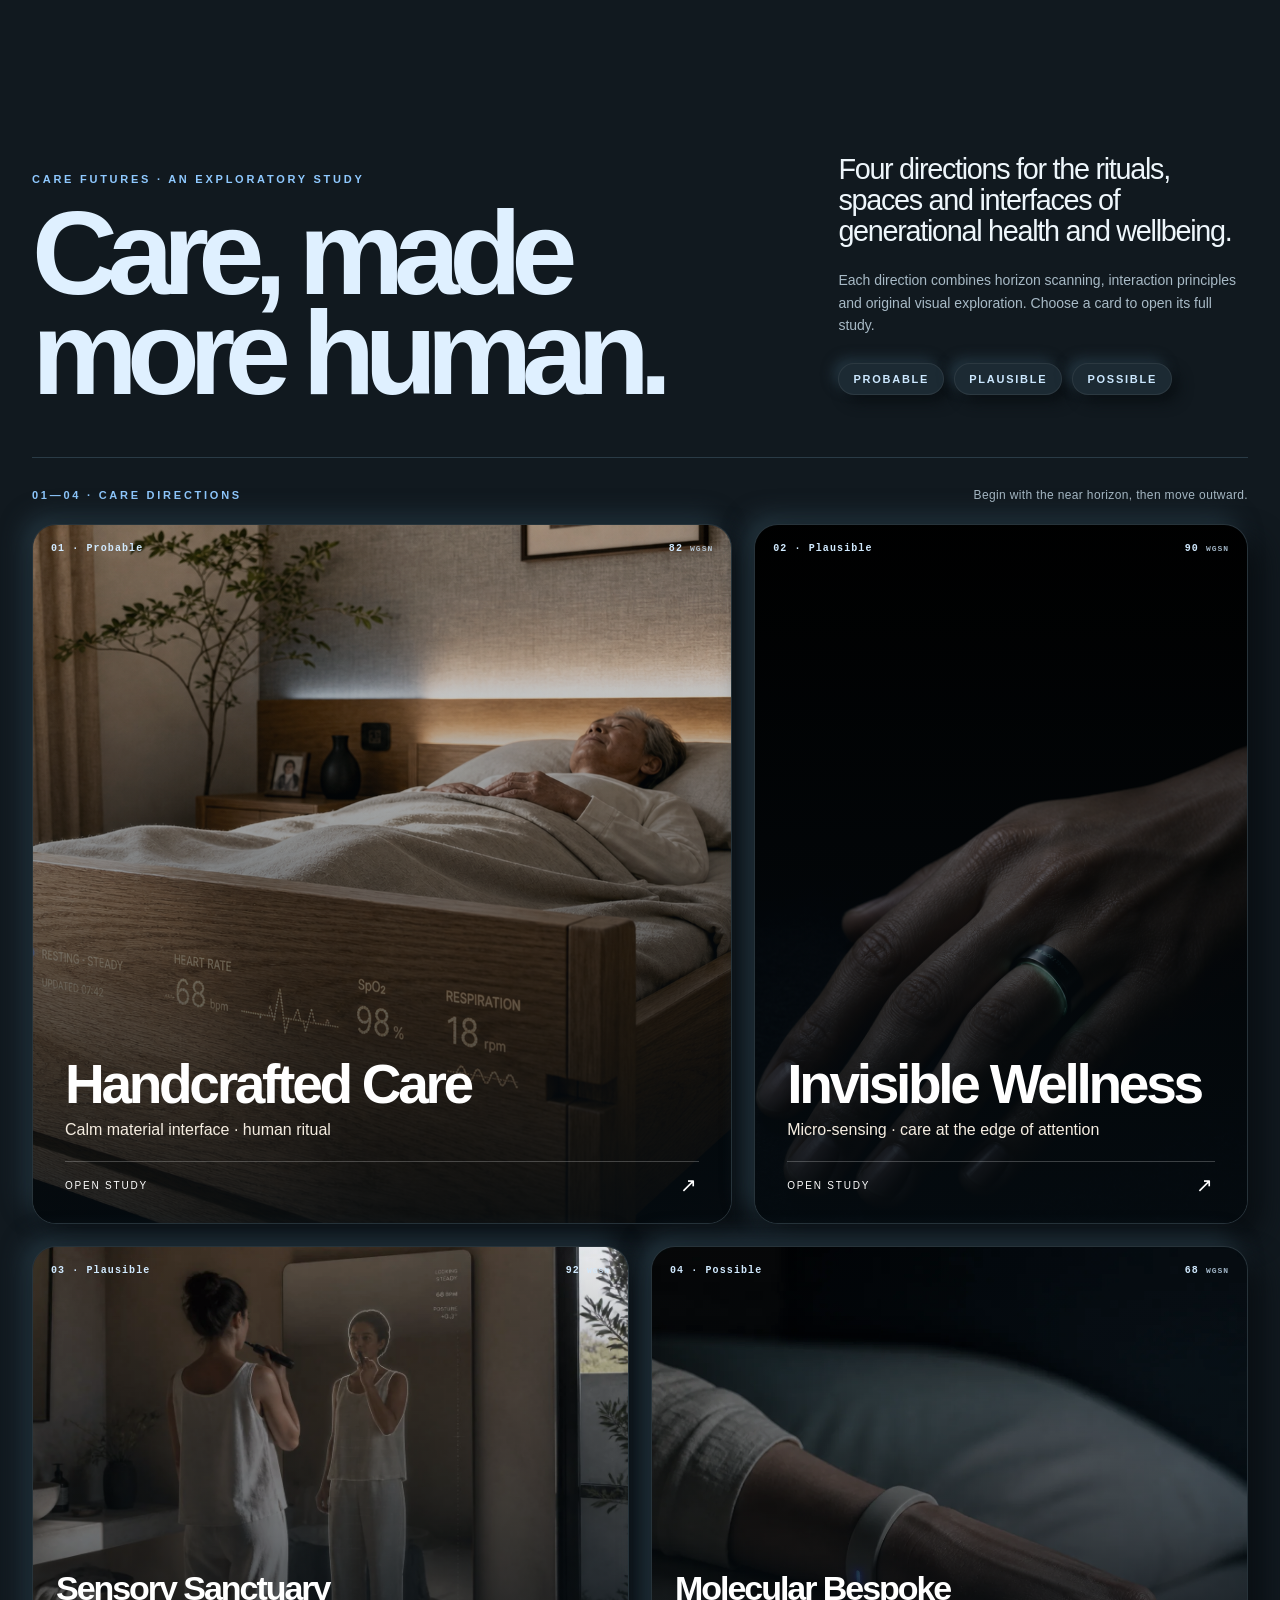
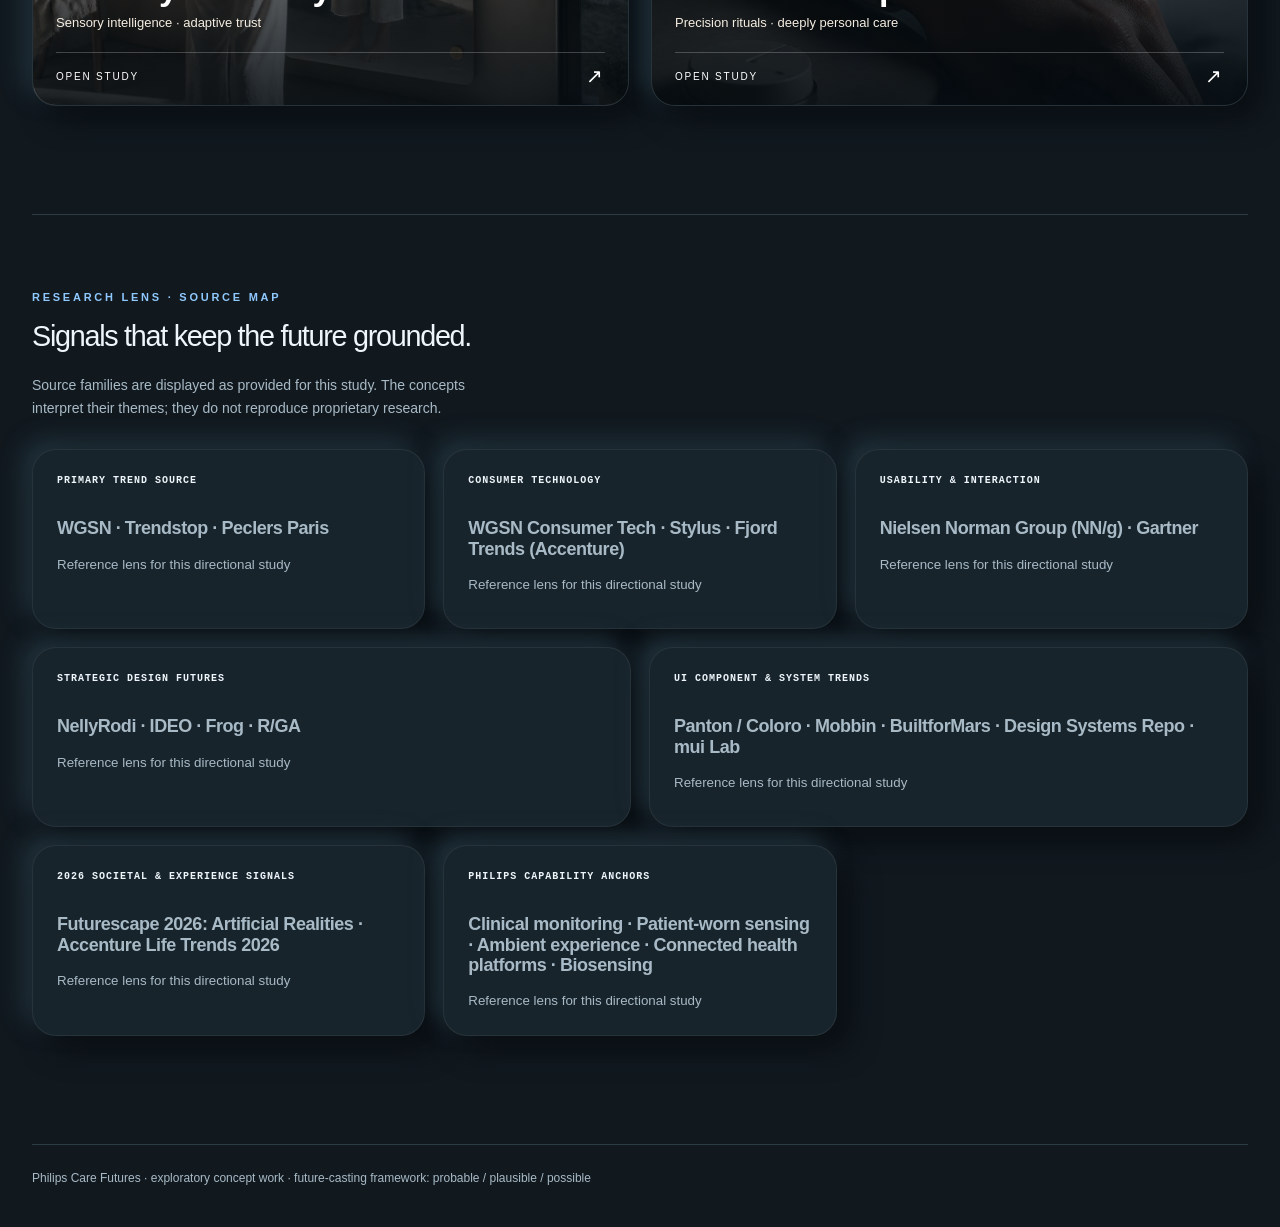
==== index.html @ 7b35a50c "Refine wellness cover and sensory body field" ====
<!doctype html>
<html lang="en">
<head>
  <meta charset="utf-8">
  <meta name="viewport" content="width=device-width,initial-scale=1">
  <meta name="description" content="Philips Care Futures trend atlas">
  <title>Philips Care Futures</title>
  <link rel="stylesheet" href="styles.css?v=20260811-lightcopy1">
</head>
<body>
  <main class="shell">
    <header class="masthead">
      <a class="brand" href="index.html">PHILIPS <span>CARE FUTURES</span></a>
      <div class="masthead__meta">Trend atlas · 2026–2038</div>
    </header>
    <section class="hero hero--home">
      <div>
        <p class="eyebrow">Care futures · an exploratory study</p>
        <h1>Care, made<br>more human.</h1>
      </div>
      <div>
        <p class="hero__lead">Four directions for the rituals, spaces and interfaces of generational health and wellbeing.</p>
        <p class="hero__small">Each direction combines horizon scanning, interaction principles and original visual exploration. Choose a card to open its full study.</p>
        <div class="future-key"><span class="pill">Probable</span><span class="pill">Plausible</span><span class="pill">Possible</span></div>
      </div>
    </section>
    <section class="atlas-directions" aria-label="Care future directions">
      <div class="atlas-directions__bar"><p class="eyebrow">01—04 · Care directions</p><p>Begin with the near horizon, then move outward.</p></div>
      <div id="theme-grid" class="grid theme-grid"></div>
    </section>
    <section class="source-section" aria-labelledby="sources">
      <p class="eyebrow">Research lens · source map</p>
      <h2 id="sources" class="hero__lead">Signals that keep the future grounded.</h2>
      <p class="hero__small">Source families are displayed as provided for this study. The concepts interpret their themes; they do not reproduce proprietary research.</p>
      <div id="source-grid" class="grid source-grid" style="margin-top:30px"></div>
    </section>
    <footer class="footer">Philips Care Futures · exploratory concept work · future-casting framework: probable / plausible / possible</footer>
  </main>
  <script src="data.js?v=20260811-organic1"></script>
  <script src="script.js?v=20260811-card3"></script>
</body>
</html>
---- styles.css ----
@import url("interface-examples.css?v=20260809-evidence1");
:root{--ink:#25211d;--muted:#71695d;--paper:#f8f2e8;--panel:#eee2cc;--blue:#0b5ed7;--line:#d9cbb4;--radius:32px;--shadow:0 18px 45px rgba(69,47,16,.10);font-family:Inter,-apple-system,BlinkMacSystemFont,"Segoe UI",sans-serif;color:var(--ink);background:var(--paper)}
*{box-sizing:border-box}html{scroll-behavior:smooth}body{margin:0;min-width:320px;background:radial-gradient(circle at 100% 0,#f1e5d0 0,transparent 34%),var(--paper)}a{color:inherit}button,a{font:inherit}a:focus-visible{outline:3px solid var(--blue);outline-offset:4px}.shell{width:min(1440px,calc(100% - 48px));margin:auto}.masthead{display:flex;justify-content:space-between;align-items:center;padding:24px 0 20px;border-bottom:1px solid var(--line)}.brand{font-size:15px;font-weight:800;letter-spacing:.02em;text-decoration:none}.brand span{color:var(--blue)}.masthead__meta{font-size:11px;letter-spacing:.18em;text-transform:uppercase;color:var(--muted)}.eyebrow{font-size:11px;font-weight:700;letter-spacing:.25em;text-transform:uppercase;color:#9f8f77;margin:0 0 18px}.hero{padding:62px 0 42px}.hero--home{display:grid;grid-template-columns:1.05fr .95fr;gap:44px;align-items:end}.hero h1{font-family:Inter,-apple-system,BlinkMacSystemFont,"Segoe UI",sans-serif;font-size:clamp(48px,7vw,100px);line-height:.93;letter-spacing:-.065em;margin:0;color:var(--blue)}.hero__lead{font-family:Inter,-apple-system,BlinkMacSystemFont,"Segoe UI",sans-serif;font-size:clamp(22px,2.5vw,34px);line-height:1.22;margin:0;max-width:720px}.hero__small{font-size:15px;line-height:1.55;color:var(--muted);max-width:520px;margin:22px 0 0}.future-key{display:flex;gap:10px;flex-wrap:wrap;margin:26px 0 0}.pill{display:inline-flex;align-items:center;border-radius:999px;background:var(--ink);color:white;padding:9px 14px;font-size:11px;font-weight:800;letter-spacing:.16em;text-transform:uppercase}.pill--blue{background:var(--blue)}.grid{display:grid;gap:22px}.theme-grid{grid-template-columns:repeat(5,1fr);padding-bottom:76px}.theme-card{display:flex;min-height:425px;flex-direction:column;justify-content:end;position:relative;overflow:hidden;border-radius:28px;background:#201f1d;color:white;text-decoration:none;box-shadow:var(--shadow);isolation:isolate;transition:transform .28s ease,box-shadow .28s ease}.theme-card:hover{transform:translateY(-7px);box-shadow:0 26px 60px rgba(35,24,11,.22)}.theme-card:before{content:"";position:absolute;inset:0;background:linear-gradient(180deg,rgba(10,8,5,.05) 20%,rgba(10,8,5,.88) 100%);z-index:-1}.theme-card img{position:absolute;inset:0;width:100%;height:100%;object-fit:cover;z-index:-2;transition:transform .5s ease}.theme-card:hover img{transform:scale(1.04)}.theme-card__top{position:absolute;top:18px;left:18px;right:18px;display:flex;justify-content:space-between;gap:8px;font-size:11px;font-weight:700;letter-spacing:.16em}.theme-card__body{padding:21px}.theme-card h2{font-size:28px;line-height:.95;letter-spacing:-.06em;margin:0 0 10px}.theme-card p{font-size:13px;line-height:1.38;margin:0;color:#f5ede1}.theme-card__link{margin-top:18px;font-size:11px;letter-spacing:.18em;text-transform:uppercase}.source-section{padding:38px 0 80px;border-top:1px solid var(--line)}.source-grid{grid-template-columns:repeat(5,1fr)}.source-card{background:#f0e3cc;border-radius:24px;padding:26px;min-height:205px}.source-card h3{font-size:12px;letter-spacing:.16em;text-transform:uppercase;color:#9b8a71;margin:0 0 32px}.source-card p{font-size:20px;line-height:1.13;font-weight:750;color:var(--blue);margin:0}.source-card small{display:block;margin-top:16px;color:var(--muted);line-height:1.5}.footer{padding:32px 0 42px;font-size:12px;color:var(--muted);border-top:1px solid var(--line)}
.detail{padding:40px 0 80px}.back{display:inline-flex;gap:8px;align-items:center;font-size:12px;letter-spacing:.14em;text-transform:uppercase;text-decoration:none;color:var(--muted);margin-bottom:38px}.trend-panel{background:var(--panel);border-radius:var(--radius);padding:clamp(28px,4vw,58px);display:grid;grid-template-columns:1.08fr .92fr;gap:48px}.trend-panel h1{font-family:Inter,-apple-system,BlinkMacSystemFont,"Segoe UI",sans-serif;font-size:clamp(54px,7.5vw,110px);letter-spacing:-.075em;line-height:.86;color:var(--blue);margin:20px 0}.trend-panel__copy{font-size:21px;line-height:1.36;max-width:660px;margin:0}.scoreline{display:flex;align-items:end;gap:25px;margin-top:48px}.scoreline span{font-size:70px;line-height:.8;color:var(--blue);font-weight:760;letter-spacing:-.08em}.scoreline small{font-size:11px;letter-spacing:.18em;text-transform:uppercase;color:#9f8f77;padding-bottom:6px}.detail-block{border-top:1px solid #d5c5aa;padding-top:22px;margin-top:22px}.detail-block h2{font-size:11px;letter-spacing:.2em;text-transform:uppercase;color:#9c8b73;margin:0 0 12px}.detail-block p{font-size:19px;line-height:1.28;margin:0;color:var(--blue);font-weight:700}.detail-block--dark p{color:var(--ink);font-weight:500}.gallery-header{display:flex;justify-content:space-between;align-items:end;margin:70px 0 22px}.gallery-header h2{font-family:Inter,-apple-system,BlinkMacSystemFont,"Segoe UI",sans-serif;font-size:clamp(34px,4vw,58px);letter-spacing:-.055em;margin:0}.gallery-header p{max-width:390px;color:var(--muted);font-size:14px;line-height:1.5}.gallery{grid-template-columns:repeat(5,1fr)}.gallery figure{margin:0;min-height:305px;position:relative;overflow:hidden;border-radius:22px;background:#ddd;box-shadow:0 10px 28px rgba(42,29,12,.11)}.gallery img{width:100%;height:100%;position:absolute;inset:0;object-fit:cover;transition:transform .45s ease}.gallery figure:hover img{transform:scale(1.05)}.gallery figcaption{position:absolute;left:0;right:0;bottom:0;padding:27px 16px 15px;color:#fff;font-size:12px;font-weight:700;letter-spacing:.04em;background:linear-gradient(transparent,rgba(0,0,0,.78));text-transform:capitalize}.detail-sources{margin-top:74px;padding-top:38px;border-top:1px solid var(--line)}.detail-sources h2{font-family:Inter,-apple-system,BlinkMacSystemFont,"Segoe UI",sans-serif;font-size:42px;letter-spacing:-.05em;margin:0 0 24px}.source-note{font-size:13px;color:var(--muted);line-height:1.5;max-width:800px;margin:0 0 25px}.source-compact{grid-template-columns:repeat(5,1fr)}.source-compact .source-card{min-height:178px;padding:22px}.source-compact .source-card p{font-size:16px}.theme--craft{--panel:#ebdfcd}.theme--invisible{--panel:#deece8}.theme--sensory{--panel:#eadfd7}.theme--trust{--panel:#dde8f2}.theme--molecular{--panel:#e9e0f1}
@media(max-width:1150px){.theme-grid,.gallery,.source-grid,.source-compact{grid-template-columns:repeat(3,1fr)}.theme-card{min-height:340px}.hero--home,.trend-panel{grid-template-columns:1fr}.hero--home{gap:20px}}@media(max-width:720px){.shell{width:min(100% - 28px,1440px)}.masthead__meta{display:none}.hero{padding:42px 0 28px}.theme-grid,.gallery,.source-grid,.source-compact{grid-template-columns:repeat(2,1fr);gap:14px}.theme-card{min-height:280px;border-radius:20px}.theme-card h2{font-size:24px}.theme-card__body{padding:16px}.theme-card p{font-size:12px}.source-card{min-height:170px;padding:20px}.source-card h3{margin-bottom:20px}.source-card p{font-size:17px}.trend-panel{border-radius:24px;padding:26px}.trend-panel h1{font-size:60px}.gallery-header{display:block;margin-top:48px}.gallery-header p{margin-top:12px}.gallery figure{min-height:220px}.detail-sources{margin-top:52px}.scoreline{margin-top:34px}}@media(max-width:420px){.theme-grid,.gallery,.source-grid,.source-compact{grid-template-columns:1fr}.theme-card{min-height:360px}.gallery figure{min-height:310px}}
.trend-brief{max-width:1120px;margin:0 auto;padding-bottom:12px}.brief-hero{padding:4px 0 62px}.brief-topline{display:flex;align-items:center;gap:18px;flex-wrap:wrap;margin:0 0 42px;color:#9e8d74;font-size:15px;letter-spacing:.25em;text-transform:uppercase;font-weight:700}.brief-topline span{display:inline-block;color:var(--blue);background:var(--panel);border-radius:999px;padding:11px 20px}.brief-hero h1{font-size:clamp(66px,10vw,150px);line-height:.83;letter-spacing:-.085em;color:var(--blue);margin:0 0 44px;font-family:Inter,-apple-system,BlinkMacSystemFont,"Segoe UI",sans-serif}.brief-headline{max-width:960px;margin:0;font-size:clamp(24px,3.5vw,42px);font-weight:650;letter-spacing:-.05em;line-height:1.25}.brief-horizon{margin:48px 0 0;border-left:4px solid #c46d2a;padding:5px 0 5px 32px;max-width:910px}.brief-horizon p{margin:0 0 17px;color:#9e8d74;font-size:13px;letter-spacing:.22em;font-weight:700;text-transform:uppercase}.brief-horizon div{font-size:25px;line-height:1.43}.brief-story{display:grid;grid-template-columns:1fr 1fr;gap:44px 64px;align-items:start}.brief-story section{font-size:28px;line-height:1.5}.brief-story section p:last-child{margin:0}.brief-image{grid-row:span 2;margin:0;position:relative;overflow:hidden;border-radius:32px;min-height:570px;background:#d8c7ae}.brief-image img{width:100%;height:100%;position:absolute;inset:0;object-fit:cover}.brief-image figcaption{position:absolute;left:0;right:0;bottom:0;color:white;padding:48px 28px 24px;font-size:13px;letter-spacing:.14em;text-transform:uppercase;background:linear-gradient(transparent,rgba(0,0,0,.7))}.scenario-trigger{position:relative;display:block;width:100%;height:100%;border:0;padding:0;background:none;cursor:pointer;text-align:left;overflow:hidden;color:white}.scenario-trigger:focus-visible{outline:4px solid var(--blue);outline-offset:-4px}.scenario-trigger>span{position:absolute;top:14px;right:14px;padding:8px 10px;border-radius:999px;background:rgba(29,38,45,.78);color:white;font-size:10px;font-weight:700;letter-spacing:.11em;text-transform:uppercase;opacity:0;transform:translateY(-4px);transition:opacity .2s ease,transform .2s ease}.scenario-trigger:hover>span,.scenario-trigger:focus-visible>span{opacity:1;transform:translateY(0)}.visual-sequence{margin-top:64px}.visual-sequence>div{display:grid;grid-template-columns:repeat(3,1fr);gap:20px}.visual-sequence figure{height:310px;margin:0;position:relative;overflow:hidden;border-radius:24px;background:#d8c7ae}.visual-sequence img{width:100%;height:100%;object-fit:cover;transition:transform .35s ease}.visual-sequence figure:hover img{transform:scale(1.04)}.visual-sequence figcaption{position:absolute;bottom:0;left:0;right:0;padding:30px 16px 14px;color:white;text-transform:capitalize;font-size:12px;letter-spacing:.08em;background:linear-gradient(transparent,rgba(0,0,0,.78));pointer-events:none}.brief-values{margin:66px 0 0;padding:38px 54px;background:var(--panel);border-radius:36px;display:grid;gap:21px}.brief-values div{display:grid;grid-template-columns:220px 1fr;gap:18px;align-items:baseline}.brief-values span{font-size:13px;color:#9d8b72;letter-spacing:.2em;text-transform:uppercase;font-weight:700}.brief-values strong{font-size:25px;line-height:1.25}.brief-specs{display:grid;grid-template-columns:repeat(3,1fr);gap:1px;margin-top:56px;background:var(--line);border-radius:26px;overflow:hidden;border:1px solid var(--line)}.brief-specs>div{background:var(--paper);padding:28px;min-height:160px}.brief-specs .eyebrow{margin-bottom:14px}.brief-specs strong{display:block;font-size:21px;line-height:1.3;color:var(--blue)}.scenario-dialog{width:min(900px,calc(100% - 32px));max-height:calc(100dvh - 36px);padding:0;border:0;border-radius:28px;background:var(--paper);box-shadow:0 28px 90px rgba(28,22,14,.35)}.scenario-dialog::backdrop{background:rgba(38,30,20,.68);backdrop-filter:blur(5px)}.scenario-dialog__inner{position:relative;padding:34px}.scenario-dialog__inner .eyebrow{margin:0 0 12px}.scenario-dialog h2{margin:0 52px 22px 0;color:var(--blue);font-size:clamp(27px,4vw,44px);letter-spacing:-.055em;line-height:1}.scenario-dialog img{display:block;width:100%;height:auto;border-radius:18px;background:#fff;border:1px solid var(--line)}.scenario-dialog__caption{margin:18px 0 0;max-width:710px;font-size:19px;line-height:1.45}.scenario-dialog__close{position:absolute;top:20px;right:20px;width:38px;height:38px;border:0;border-radius:50%;background:var(--panel);color:var(--ink);font-size:28px;line-height:1;cursor:pointer}.scenario-dialog__close:focus-visible{outline:3px solid var(--blue);outline-offset:3px}
@media(max-width:720px){.brief-hero{padding-bottom:46px}.brief-topline{gap:10px;font-size:11px;margin-bottom:28px}.brief-topline span{padding:9px 13px}.brief-hero h1{font-size:65px;margin-bottom:27px}.brief-headline{font-size:25px;line-height:1.25}.brief-horizon{margin-top:32px;padding-left:20px}.brief-horizon div{font-size:20px}.brief-story{display:flex;flex-direction:column;gap:34px}.brief-story section{font-size:23px}.brief-image{width:100%;min-height:400px;order:1}.brief-story section:first-child{order:0}.brief-story section:last-child{order:2}.brief-values{margin-top:45px;padding:28px 24px;border-radius:27px;gap:16px}.brief-values div{grid-template-columns:110px 1fr;gap:12px}.brief-values span{font-size:10px}.brief-values strong{font-size:20px}.brief-specs{grid-template-columns:1fr;margin-top:42px}.brief-specs>div{min-height:auto;padding:23px}.brief-specs strong{font-size:19px}.scenario-dialog__inner{padding:24px 18px}.scenario-dialog h2{font-size:30px}.scenario-dialog__caption{font-size:17px}.scenario-trigger>span{opacity:1;transform:none;font-size:9px;top:10px;right:10px}}
@media(prefers-reduced-motion:reduce){*,*:before,*:after{scroll-behavior:auto!important;transition:none!important}}
.brief-image>.scenario-trigger{position:absolute;inset:0}
.brief-image figcaption{pointer-events:none}
.trend-lens{margin-top:64px;padding-top:38px;border-top:1px solid var(--line)}.trend-lens h2{margin:0 0 28px;color:var(--blue);font-size:clamp(32px,4vw,52px);letter-spacing:-.06em;line-height:.96}.trend-lens__grid{display:grid;grid-template-columns:repeat(2,1fr);gap:14px}.trend-lens__grid article{min-height:172px;padding:24px;border:1px solid var(--line);border-radius:22px;background:rgba(255,255,255,.28)}.trend-lens__grid p{margin:0 0 18px;color:#9d8b72;font-size:11px;font-weight:700;letter-spacing:.2em;text-transform:uppercase}.trend-lens__grid strong{font-size:19px;line-height:1.4;font-weight:600}.trend-lens__evidence{margin:20px 0 0;color:var(--muted);font-size:12px;line-height:1.5}
@media(max-width:720px){.trend-lens{margin-top:46px;padding-top:30px}.trend-lens h2{font-size:34px}.trend-lens__grid{grid-template-columns:1fr}.trend-lens__grid article{min-height:auto;padding:21px}.trend-lens__grid strong{font-size:18px}}
/* Dimensional care surfaces: depth signals interaction without competing with clinical clarity. */
body{background:radial-gradient(circle at 82% 5%,rgba(118,190,255,.26),transparent 23%),radial-gradient(circle at 2% 34%,rgba(244,190,116,.20),transparent 28%),var(--paper)}.hero--home{position:relative;isolation:isolate}.hero--home:after{content:"";position:absolute;right:2%;top:2%;width:min(36vw,510px);height:min(36vw,510px);border-radius:50%;background:radial-gradient(circle at 35% 32%,rgba(255,255,255,.92),rgba(169,217,255,.56) 28%,rgba(91,95,242,.23) 62%,transparent 70%);filter:blur(4px);z-index:-1;opacity:.82}.future-key .pill{box-shadow:7px 7px 14px rgba(117,94,66,.17),-5px -5px 12px rgba(255,255,255,.88);border:1px solid rgba(255,255,255,.55)}.theme-card{border:1px solid rgba(255,255,255,.55);box-shadow:16px 19px 35px rgba(72,49,21,.2),-7px -7px 16px rgba(255,255,255,.7);transform:translateZ(0)}.theme-card:hover{transform:translateY(-9px) rotateX(1.3deg) rotateY(-1.3deg);box-shadow:25px 29px 54px rgba(72,49,21,.25),-9px -9px 18px rgba(255,255,255,.82)}.source-card,.brief-values,.trend-lens__grid article{border:1px solid rgba(255,255,255,.72);box-shadow:10px 11px 25px rgba(111,83,45,.14),-7px -7px 16px rgba(255,255,255,.68)}.brief-values{box-shadow:inset 1px 1px 0 rgba(255,255,255,.76),inset -8px -8px 18px rgba(158,126,83,.09),12px 14px 30px rgba(111,83,45,.11)}.brief-specs{box-shadow:12px 15px 32px rgba(111,83,45,.14),-6px -6px 16px rgba(255,255,255,.62)}.brief-specs>div{box-shadow:inset 1px 1px 0 rgba(255,255,255,.8),inset -6px -6px 14px rgba(122,96,59,.06)}.brief-image,.visual-sequence figure{box-shadow:17px 22px 40px rgba(43,30,12,.25),-7px -7px 16px rgba(255,255,255,.58);border:1px solid rgba(255,255,255,.5)}.scenario-trigger>span{box-shadow:5px 6px 12px rgba(0,0,0,.25),inset 1px 1px 0 rgba(255,255,255,.18)}.scenario-dialog{border:1px solid rgba(255,255,255,.76);box-shadow:25px 30px 95px rgba(28,22,14,.4),-7px -7px 18px rgba(255,255,255,.35)}.scenario-dialog__close{box-shadow:inset 2px 2px 4px rgba(255,255,255,.9),inset -3px -3px 7px rgba(109,86,52,.17),4px 5px 10px rgba(92,69,38,.15)}.trend-lens__grid article{background:linear-gradient(145deg,rgba(255,255,255,.64),rgba(241,231,212,.48));}.trend-lens__grid article:nth-child(2){transform:translateY(9px)}.trend-lens__grid article:nth-child(4){transform:translateY(9px)}
@media(max-width:720px){.hero--home:after{width:260px;height:260px;right:-52px;top:-30px}.theme-card:hover{transform:translateY(-5px)}.trend-lens__grid article:nth-child(2),.trend-lens__grid article:nth-child(4){transform:none}}
@media(max-width:720px){.visual-sequence{margin-top:42px}.visual-sequence>div{grid-template-columns:1fr;gap:14px}.visual-sequence figure{height:290px;border-radius:20px}}
/* Philips brand system overrides the earlier exploratory dimensional treatment. */
:root{--ink:#00126e;--muted:#374151;--paper:#fff;--panel:#f8f9fa;--blue:#0b5ed7;--line:#e9ecef;--radius:0;font-family:"Neue Frutiger World","Frutiger","Arial",sans-serif}body{background:#fff;color:var(--ink)}.shell{width:min(1440px,calc(100% - 48px))}.masthead{background:var(--blue);border:0;padding:22px 28px}.brand{display:flex;align-items:center;gap:18px;color:#fff;text-decoration:none}.brand img{display:block;width:118px;height:auto}.brand span{color:#fff;font-size:14px;font-weight:600;letter-spacing:.02em}.masthead__meta{color:#fff}.hero--home:after{display:none}.hero h1,.hero__lead,.trend-brief h1,.trend-lens h2,.product-reframe h2,.detail-sources h2{color:var(--ink)}.hero h1{color:var(--blue)}.hero__small,.source-note{color:var(--muted)}.eyebrow{color:var(--dark-blue,#00126e)}.future-key .pill{box-shadow:none;border:1px solid var(--blue);border-radius:999px;background:#fff;color:var(--blue)}.future-key .pill--blue{background:var(--blue);color:#fff}.theme-card,.source-card,.brief-values,.brief-specs,.brief-specs>div,.brief-image,.visual-sequence figure,.trend-lens__grid article,.scenario-dialog{border-radius:0!important;box-shadow:none!important}.theme-card{border:1px solid var(--line);transform:none!important}.theme-card:before{background:rgba(0,18,110,.38)}.theme-card:hover{transform:none!important;border-color:var(--blue);box-shadow:none!important}.theme-card img{transition:none}.theme-card:hover img{transform:none}.source-card{background:var(--panel);border:1px solid var(--line)}.brief-values,.trend-lens__grid article{background:#fff;border:1px solid var(--line)}.brief-specs{border-color:var(--line)}.brief-specs>div{background:#fff}.brief-image,.visual-sequence figure{border:1px solid var(--line)}.brief-image figcaption,.visual-sequence figcaption{background:rgba(0,18,110,.8)}.scenario-trigger>span{box-shadow:none;border:1px solid #fff;border-radius:999px;background:var(--blue)}.scenario-dialog{border:1px solid var(--line)}.scenario-dialog__close{border-radius:0;box-shadow:none;background:#fff;border:1px solid var(--line);color:var(--blue)}.trend-lens__grid article:nth-child(2),.trend-lens__grid article:nth-child(4){transform:none}.theme--craft{--panel:#fcfcc2}.theme--invisible{--panel:#bdf0ff}.theme--sensory{--panel:#f1defc}.theme--trust{--panel:#9cf6fb}.theme--molecular{--panel:#ffe5f9}.product-reframe{margin-top:64px;padding:38px 0;border-top:1px solid var(--line);border-bottom:1px solid var(--line)}.product-reframe h2{max-width:880px;margin:0 0 30px;font-size:clamp(32px,4vw,52px);letter-spacing:-.06em;line-height:.96}.product-reframe__grid{display:grid;grid-template-columns:1fr 1fr 1.45fr;border:1px solid var(--line)}.product-reframe__grid p{margin:0;padding:26px;border-right:1px solid var(--line);min-height:170px}.product-reframe__grid p:last-child{border-right:0}.product-reframe__grid span{display:block;margin-bottom:18px;color:var(--blue);font-size:11px;font-weight:700;letter-spacing:.18em;text-transform:uppercase}.product-reframe__grid strong{font-size:21px;line-height:1.35}.product-reframe__idea{background:var(--panel)}.product-reframe__note{margin:16px 0 0;color:var(--muted);font-size:12px;line-height:1.5}.footer{border-top:1px solid var(--line);color:var(--muted)}
@media(max-width:720px){.shell{width:min(100% - 28px,1440px)}.masthead{padding:18px}.brand img{width:96px}.brand span{font-size:12px}.product-reframe{margin-top:46px;padding:30px 0}.product-reframe__grid{grid-template-columns:1fr}.product-reframe__grid p{min-height:auto;border-right:0;border-bottom:1px solid var(--line)}.product-reframe__grid p:last-child{border-bottom:0}}

/* Clinical neumorphic visual layer — replaces the legacy blue banner with quiet,
   touchable surfaces inspired by contemporary diagnostic workspaces. */
:root{--ink:#eef6fb;--muted:#a8bac6;--paper:#11191f;--panel:#18242c;--panel-raised:#1c2a33;--blue:#6eb7ff;--line:#2a3b46;--radius:24px}
body{background:var(--paper)!important;color:var(--ink)!important}
.masthead{display:none!important}
.hero--home{padding-top:72px}.detail{padding-top:58px}
.hero h1,.hero__lead,.trend-brief h1,.trend-lens h2,.product-reframe h2,.detail-sources h2{color:var(--ink)!important}.hero h1{color:#dff0ff!important}.hero__small,.source-note,.product-reframe__note{color:var(--muted)!important}.eyebrow{color:#8fc9ff!important}
.back{color:var(--blue)!important}.back:hover{color:#dff0ff!important}
.future-key .pill{background:var(--panel-raised)!important;color:#cce8ff!important;border:1px solid rgba(255,255,255,.07)!important;border-radius:999px!important;box-shadow:7px 7px 14px #0a1014,-5px -5px 12px #22333e!important}.future-key .pill--blue{background:#1c6eb8!important;color:#fff!important;box-shadow:inset 2px 2px 4px rgba(255,255,255,.18),inset -3px -3px 7px rgba(0,0,0,.24),7px 7px 14px #0a1014!important}
.theme-card,.source-card,.brief-values,.trend-lens__grid article,.brief-image,.visual-sequence figure,.scenario-dialog{background:var(--panel)!important;border:1px solid rgba(255,255,255,.065)!important;border-radius:var(--radius)!important;box-shadow:14px 14px 28px #090e12,-9px -9px 22px #22333d!important}
.theme-card{overflow:hidden;transform:none!important}.theme-card:hover{border-color:rgba(110,183,255,.7)!important;box-shadow:inset 0 0 0 1px rgba(110,183,255,.28),15px 15px 30px #090e12,-9px -9px 22px #253944!important}.theme-card:before{background:linear-gradient(180deg,rgba(5,12,17,.03),rgba(5,12,17,.88))!important}.theme-card img{filter:saturate(.82) contrast(1.03)}
.source-card{color:var(--ink)!important}.source-card p,.source-card li{color:var(--muted)!important}.source-card h3{color:var(--ink)!important}.source-card__type{color:#8fc9ff!important}
.trend-lens{border-color:var(--line)!important}.trend-lens__grid article{color:var(--muted)!important}.trend-lens__grid h3{color:var(--ink)!important}.trend-lens__grid article:nth-child(2),.trend-lens__grid article:nth-child(4){transform:none!important}
.brief-values{color:var(--ink)!important}.brief-values dt{color:#8fc9ff!important}.brief-values dd{color:var(--ink)!important}
.brief-specs{overflow:hidden;background:var(--panel)!important;border:1px solid rgba(255,255,255,.065)!important;border-radius:var(--radius)!important;box-shadow:14px 14px 28px #090e12,-9px -9px 22px #22333d!important}.brief-specs>div{background:transparent!important;border-color:var(--line)!important;border-radius:0!important;box-shadow:none!important}.brief-specs dt{color:#8fc9ff!important}.brief-specs dd{color:var(--ink)!important}
.brief-image,.visual-sequence figure{overflow:hidden}.brief-image figcaption,.visual-sequence figcaption{background:rgba(12,20,26,.88)!important;color:#eff7ff!important}.visual-sequence figcaption span{color:#9fc8e9!important}.scenario-trigger>span{background:#1b6fb8!important;border-color:rgba(255,255,255,.22)!important;box-shadow:5px 5px 10px #090e12,-3px -3px 8px #29404d!important}
.product-reframe{border:0!important}.product-reframe h2{color:var(--ink)!important}.product-reframe__grid{overflow:hidden;background:var(--panel)!important;border:1px solid rgba(255,255,255,.065)!important;border-radius:var(--radius)!important;box-shadow:14px 14px 28px #090e12,-9px -9px 22px #22333d!important}.product-reframe__grid p{background:transparent!important;color:var(--ink)!important;border-color:var(--line)!important;border-radius:0!important}.product-reframe__grid span{color:#8fc9ff!important}.product-reframe__idea{background:#1b2b35!important}
.scenario-dialog{background:#17232b!important;color:var(--ink)!important}.scenario-dialog__close{background:var(--panel-raised)!important;color:#dff0ff!important;border:1px solid rgba(255,255,255,.1)!important;border-radius:50%!important;box-shadow:5px 5px 10px #090e12,-3px -3px 8px #253944!important}.scenario-dialog p{color:var(--muted)!important}
.footer{border-color:var(--line)!important;color:var(--muted)!important}
@media(max-width:720px){.hero--home{padding-top:42px}.detail{padding-top:36px}.theme-card,.source-card,.brief-values,.trend-lens__grid article,.brief-image,.visual-sequence figure,.brief-specs,.product-reframe__grid{border-radius:18px!important}}

/* Editorial product-atlas layout: a large visual entry point, concise system
   metadata and a staggered sequence rather than five equal marketing tiles. */
.shell{width:min(1600px,calc(100% - 64px))}
.hero--home{grid-template-columns:minmax(0,7fr) minmax(280px,4fr);gap:clamp(34px,7vw,128px);padding:clamp(88px,12vw,162px) 0 54px;border-bottom:1px solid var(--line)}
.hero--home h1{max-width:900px;font-size:clamp(64px,9.3vw,158px);line-height:.84;letter-spacing:-.09em}.hero--home>div:last-child{padding-bottom:8px}.hero__lead{font-size:clamp(24px,2.25vw,38px);letter-spacing:-.045em;line-height:1.08}.hero__small{font-size:14px;line-height:1.62;max-width:440px}
.atlas-directions{padding:30px 0 108px}.atlas-directions__bar{display:flex;align-items:center;justify-content:space-between;gap:24px;margin:0 0 22px}.atlas-directions__bar .eyebrow{margin:0}.atlas-directions__bar p:last-child{margin:0;color:var(--muted);font-size:12px;letter-spacing:.03em}
.theme-grid{grid-template-columns:repeat(12,minmax(0,1fr));grid-auto-flow:dense;gap:22px;padding:0}.theme-card{min-height:420px;isolation:isolate}.theme-card--1{grid-column:span 7;min-height:700px}.theme-card--2{grid-column:span 5;min-height:700px}.theme-card--3,.theme-card--4,.theme-card--5{grid-column:span 4;min-height:460px}.theme-card__top{font-family:ui-monospace,SFMono-Regular,Menlo,monospace;font-size:10px;letter-spacing:.11em;color:#d1eaff}.theme-card--1 h2,.theme-card--2 h2{font-size:clamp(42px,4.3vw,72px);line-height:.88}.theme-card--1 .theme-card__body,.theme-card--2 .theme-card__body{padding:32px}.theme-card--1 p,.theme-card--2 p{font-size:16px;max-width:580px}.theme-card__link{display:flex;justify-content:space-between;align-items:center;padding-top:18px;margin-top:20px;border-top:1px solid rgba(255,255,255,.22);font-size:10px}.theme-card__link b{font-size:20px;font-weight:400;line-height:0}.theme-card--3 .theme-card__body,.theme-card--4 .theme-card__body,.theme-card--5 .theme-card__body{padding:23px}.theme-card--3 h2,.theme-card--4 h2,.theme-card--5 h2{font-size:34px}
.source-section{padding:76px 0 108px;border-top:1px solid var(--line)}.source-section>.hero__lead{max-width:760px}.source-grid{grid-template-columns:repeat(12,minmax(0,1fr));gap:18px}.source-card{grid-column:span 4;min-height:180px;padding:24px}.source-card:nth-child(4),.source-card:nth-child(5){grid-column:span 6}.source-card h3{font-family:ui-monospace,SFMono-Regular,Menlo,monospace;font-size:10px;line-height:1.4;letter-spacing:.1em;margin-bottom:30px}.source-card p{font-size:18px;letter-spacing:-.025em}.footer{display:flex;justify-content:space-between;padding:26px 0 42px}
/* Detail pages retain the same visual language but use a more legible report rhythm. */
.trend-brief{max-width:1280px}.brief-hero{display:grid;grid-template-columns:2fr minmax(280px,1fr);column-gap:64px;padding:24px 0 78px}.brief-topline,.brief-hero h1,.brief-headline{grid-column:1}.brief-horizon{grid-column:2;grid-row:2 / span 2;align-self:end;margin:0 0 44px;padding-left:24px}.brief-story{grid-template-columns:minmax(260px,.78fr) minmax(420px,1.22fr);gap:54px 72px}.brief-image{min-height:680px}.visual-sequence{margin-top:86px}.visual-sequence>div{grid-template-columns:repeat(3,minmax(0,1fr));gap:22px}.visual-sequence figure{height:370px}.brief-values{grid-template-columns:repeat(2,minmax(0,1fr));gap:0;margin-top:84px;padding:0;overflow:hidden}.brief-values div{display:block;padding:28px 32px;border-right:1px solid var(--line);border-bottom:1px solid var(--line)}.brief-values div:nth-child(even){border-right:0}.brief-values div:nth-last-child(-n+2){border-bottom:0}.brief-values span{display:block;margin-bottom:24px}.brief-values strong{font-size:22px}.trend-lens{margin-top:86px;padding-top:48px}.trend-lens__grid{grid-template-columns:repeat(4,minmax(0,1fr));gap:16px}.trend-lens__grid article{min-height:210px;padding:24px}.product-reframe{margin-top:86px;padding:0}.brief-specs{margin-top:72px}.detail-sources{margin-top:92px;padding-top:46px}.source-compact{grid-template-columns:repeat(12,minmax(0,1fr));gap:16px}.source-compact .source-card{grid-column:span 4}.source-compact .source-card:nth-child(4),.source-compact .source-card:nth-child(5){grid-column:span 6}
@media(max-width:1120px){.shell{width:min(100% - 40px,1600px)}.theme-card--1{grid-column:span 7}.theme-card--2{grid-column:span 5}.theme-card--3,.theme-card--4,.theme-card--5{grid-column:span 4}.brief-hero{grid-template-columns:1fr}.brief-horizon{grid-column:1;grid-row:auto;margin-top:38px}.trend-lens__grid{grid-template-columns:repeat(2,minmax(0,1fr))}.source-card{grid-column:span 6}.source-card:nth-child(4),.source-card:nth-child(5){grid-column:span 6}.source-compact .source-card,.source-compact .source-card:nth-child(4),.source-compact .source-card:nth-child(5){grid-column:span 6}}
@media(max-width:720px){.shell{width:min(100% - 28px,1600px)}.hero--home{display:block;padding:70px 0 34px}.hero--home h1{font-size:clamp(58px,17vw,92px)}.hero--home>div:last-child{margin-top:34px}.atlas-directions{padding:22px 0 62px}.atlas-directions__bar{align-items:flex-start}.atlas-directions__bar p:last-child{max-width:150px;text-align:right;line-height:1.4}.theme-grid{grid-template-columns:1fr;gap:16px}.theme-card,.theme-card--1,.theme-card--2,.theme-card--3,.theme-card--4,.theme-card--5{grid-column:span 1;min-height:430px}.theme-card--1 h2,.theme-card--2 h2{font-size:46px}.theme-card--1 .theme-card__body,.theme-card--2 .theme-card__body{padding:24px}.source-section{padding:58px 0 70px}.source-grid,.source-compact{grid-template-columns:1fr;gap:14px}.source-card,.source-card:nth-child(4),.source-card:nth-child(5),.source-compact .source-card,.source-compact .source-card:nth-child(4),.source-compact .source-card:nth-child(5){grid-column:span 1;min-height:auto}.footer{display:block;line-height:1.5}.brief-story{grid-template-columns:1fr;gap:34px}.brief-image{min-height:440px}.visual-sequence{margin-top:56px}.visual-sequence figure{height:300px}.brief-values{grid-template-columns:1fr;margin-top:56px}.brief-values div,.brief-values div:nth-child(even),.brief-values div:nth-last-child(-n+2){border-right:0;border-bottom:1px solid var(--line)}.brief-values div:last-child{border-bottom:0}.trend-lens{margin-top:56px}.trend-lens__grid{grid-template-columns:1fr}.product-reframe{margin-top:56px}.brief-specs{margin-top:52px}.detail-sources{margin-top:64px}.future-key .pill{font-size:9px;padding:9px 11px}}

/* Glyph interface: visual instruments encode horizon, confidence and signal
   strength without turning the study into a conventional dashboard. */
.glyph-instrument{margin-top:86px;padding-top:48px;border-top:1px solid var(--line)}
.glyph-instrument>header{display:flex;align-items:end;justify-content:space-between;gap:32px;margin-bottom:30px}.glyph-instrument h2{margin:0;color:var(--ink);font-size:clamp(32px,4vw,52px);line-height:.96;letter-spacing:-.06em}.glyph-instrument>header>p{max-width:330px;margin:0;color:var(--muted);font-size:13px;line-height:1.5}
.glyph-instrument__grid{display:grid;grid-template-columns:minmax(260px,.72fr) minmax(360px,1.28fr);gap:18px;max-width:920px}.glyph-score,.glyph-horizon{margin:0;padding:26px;background:var(--panel);border:1px solid rgba(255,255,255,.065);border-radius:var(--radius);box-shadow:14px 14px 28px #090e12,-9px -9px 22px #22333d}
.glyph-score{display:flex;flex-direction:column;justify-content:space-between;min-height:286px}.glyph-score__rings{--size:165px;width:var(--size);height:var(--size);margin:0 auto 24px;border-radius:50%;display:grid;place-items:center;position:relative;background:conic-gradient(var(--blue) calc(var(--score) * 1%),#273842 0);box-shadow:inset 0 0 0 10px #11191f,7px 7px 15px #0b1115,-5px -5px 11px #293b46}.glyph-score__rings:before{content:"";width:116px;height:116px;border-radius:50%;background:var(--panel-raised);box-shadow:inset 5px 5px 10px #10191f,inset -5px -5px 10px #263944}.glyph-score__rings span{position:absolute;color:var(--ink);font-size:42px;font-weight:700;letter-spacing:-.09em;line-height:1}.glyph-score__rings small{font-size:11px;letter-spacing:0;font-weight:600;color:#9dcdf5;margin-left:3px}.glyph-score figcaption{display:flex;flex-direction:column;gap:6px;font-size:12px}.glyph-score figcaption strong{font-size:14px;color:var(--ink)}.glyph-score figcaption span{color:var(--muted)}
.glyph-horizon{display:flex;flex-direction:column;justify-content:center;min-height:286px}.glyph-horizon>p{margin:0 0 14px;color:#8fc9ff;font-family:ui-monospace,SFMono-Regular,Menlo,monospace;font-size:10px;letter-spacing:.13em;text-transform:uppercase}.glyph-horizon>strong{display:block;margin:0 0 36px;color:var(--ink);font-size:31px;line-height:1;letter-spacing:-.055em}.glyph-horizon__steps{display:grid;grid-template-columns:repeat(3,1fr);gap:8px;position:relative}.glyph-horizon__steps:before{content:"";position:absolute;left:12%;right:12%;top:9px;height:2px;background:#30434f}.glyph-horizon__steps span{position:relative;padding-top:30px;color:#71858f;font-size:10px;line-height:1.25;text-align:center}.glyph-horizon__steps span:before{content:"";position:absolute;top:0;left:50%;width:18px;height:18px;transform:translateX(-50%);border-radius:50%;background:#17242c;border:2px solid #415761;box-shadow:inset 3px 3px 5px #0b1116}.glyph-horizon__steps .is-active{color:#c6e4fa}.glyph-horizon__steps .is-active:before{background:#6eb7ff;border-color:#a5d8ff;box-shadow:0 0 0 4px rgba(110,183,255,.15),inset 2px 2px 3px rgba(255,255,255,.5)}.glyph-horizon small{display:block;margin-top:28px;color:var(--muted);font-size:11px;line-height:1.5}
.glyph-signals{display:grid;grid-template-columns:repeat(4,minmax(0,1fr));gap:10px;padding:16px}.glyph-signal{display:flex;flex-direction:column;justify-content:space-between;min-height:250px;margin:0;padding:13px;border-radius:16px;background:#162129;box-shadow:inset 4px 4px 8px #10181e,inset -3px -3px 7px #21323d}.glyph-signal__icon{display:flex;align-items:end;gap:4px;height:142px;padding:12px 7px 0;border-bottom:1px solid #354954}.glyph-signal__icon i{display:block;flex:1;border-radius:5px 5px 2px 2px;background:#344a56;box-shadow:inset 1px 1px 1px rgba(255,255,255,.13)}.glyph-signal__icon i:nth-child(1){height:calc(var(--signal) * .33);background:#33596e}.glyph-signal__icon i:nth-child(2){height:calc(var(--signal) * .49);background:#477a91}.glyph-signal__icon i:nth-child(3){height:calc(var(--signal) * .72);background:#6eb7ff}.glyph-signal__icon i:nth-child(4){height:calc(var(--signal) * .56);background:#5a9bc6}.glyph-signal__icon i:nth-child(5){height:calc(var(--signal) * .39);background:#416f87}.glyph-signal p{min-height:36px;margin:15px 0 0;color:#acc5d5;font-family:ui-monospace,SFMono-Regular,Menlo,monospace;font-size:9px;line-height:1.35;letter-spacing:.06em;text-transform:uppercase}
@media(max-width:1120px){.glyph-instrument__grid{grid-template-columns:repeat(2,minmax(0,1fr))}.glyph-score,.glyph-horizon{min-height:260px}}
@media(max-width:720px){.glyph-instrument{margin-top:56px;padding-top:34px}.glyph-instrument>header{display:block;margin-bottom:22px}.glyph-instrument>header>p{margin-top:16px}.glyph-instrument__grid{grid-template-columns:1fr;gap:14px}.glyph-score,.glyph-horizon{border-radius:18px;min-height:240px}}

/* Explicit percentages keep glyph bars compatible with all browser engines. */
.glyph-signal__icon i:nth-child(1){height:var(--h1)}.glyph-signal__icon i:nth-child(2){height:var(--h2)}.glyph-signal__icon i:nth-child(3){height:var(--h3)}.glyph-signal__icon i:nth-child(4){height:var(--h4)}.glyph-signal__icon i:nth-child(5){height:var(--h5)}

/* Adaptive Trust: a dimensional consent-and-provenance visualisation. */
.trust-explorer{margin-top:92px;padding-top:48px;border-top:1px solid var(--line)}.trust-explorer>header{display:flex;align-items:end;justify-content:space-between;gap:32px;margin-bottom:30px}.trust-explorer h2{margin:0;color:var(--ink);font-size:clamp(32px,4vw,52px);line-height:.96;letter-spacing:-.06em}.trust-explorer>header>p{max-width:360px;margin:0;color:var(--muted);font-size:13px;line-height:1.5}.trust-explorer__grid{display:grid;grid-template-columns:minmax(360px,.95fr) minmax(460px,1.35fr);gap:18px}
.trust-map,.trust-console{margin:0;padding:20px;background:#152129;border:1px solid rgba(153,220,255,.12);border-radius:var(--radius);box-shadow:16px 16px 32px #090e12,-8px -8px 22px #22333d}.trust-map__field{position:relative;min-height:410px;overflow:hidden;border-radius:18px;background:radial-gradient(circle at 50% 48%,rgba(67,160,232,.25),transparent 14%),radial-gradient(circle at 50% 48%,#203641 0,#10191f 55%,#0d1419 100%);border:1px solid rgba(151,218,255,.12)}.trust-map__field:before,.trust-map__field:after{content:"";position:absolute;inset:0;pointer-events:none}.trust-map__field:before{background:linear-gradient(90deg,rgba(131,204,255,.05) 1px,transparent 1px),linear-gradient(rgba(131,204,255,.05) 1px,transparent 1px);background-size:28px 28px;mask-image:radial-gradient(circle at center,#000 0,transparent 70%)}.trust-map__field:after{background:radial-gradient(circle at 20% 20%,rgba(72,155,204,.18),transparent 3px),radial-gradient(circle at 77% 26%,rgba(88,176,234,.15),transparent 4px),radial-gradient(circle at 72% 80%,rgba(255,173,90,.2),transparent 3px)}
.trust-orbit{position:absolute;left:50%;top:50%;border:1px solid rgba(127,211,255,.45);border-radius:50%;transform:translate(-50%,-50%);box-shadow:0 0 18px rgba(72,166,220,.12),inset 0 0 16px rgba(68,144,189,.08)}.trust-orbit--one{width:118px;height:118px}.trust-orbit--two{width:240px;height:106px;transform:translate(-50%,-50%) rotate(22deg)}.trust-orbit--three{width:126px;height:286px;transform:translate(-50%,-50%) rotate(-31deg)}
.trust-node{position:absolute;z-index:1;display:flex;flex-direction:column;align-items:center;justify-content:center;width:88px;height:88px;border:1px solid rgba(172,228,255,.5);border-radius:50%;background:radial-gradient(circle at 34% 28%,#70c7ff,#24506a 52%,#12242d 75%);box-shadow:0 0 0 7px rgba(105,190,239,.07),0 8px 18px rgba(0,0,0,.28),inset 3px 3px 7px rgba(255,255,255,.25);color:#f2fbff;font-size:11px;font-weight:700;text-align:center}.trust-node small{margin-top:4px;color:#c3e7fb;font-size:8px;font-weight:500}.trust-node--person{left:50%;top:50%;width:124px;height:124px;transform:translate(-50%,-50%);background:radial-gradient(circle at 35% 27%,#d4f3ff,#58a5d7 41%,#1b435d 70%);font-size:14px;box-shadow:0 0 0 10px rgba(109,195,243,.09),0 12px 30px rgba(0,0,0,.35),inset 4px 4px 9px rgba(255,255,255,.4)}.trust-node--device{left:12%;top:18%}.trust-node--team{right:10%;top:23%}.trust-node--rule{right:18%;bottom:15%;background:radial-gradient(circle at 35% 27%,#ffd699,#c67540 45%,#4d2a20 75%)}
.trust-map figcaption{display:flex;flex-direction:column;gap:6px;padding:18px 4px 2px}.trust-map figcaption span,.trust-console__title p{margin:0;color:#91ceff;font-family:ui-monospace,SFMono-Regular,Menlo,monospace;font-size:10px;letter-spacing:.14em;text-transform:uppercase}.trust-map figcaption strong{color:var(--ink);font-size:15px;line-height:1.35}
.trust-console{display:flex;flex-direction:column;min-height:478px}.trust-console__title{display:flex;align-items:center;justify-content:space-between;gap:12px}.trust-console__title>span{padding:7px 9px;border-radius:999px;background:#163d4e;border:1px solid rgba(130,214,255,.24);color:#aee1ff;font-size:10px;font-weight:700}.trust-console__summary{margin-top:36px;padding:18px 20px;border-left:3px solid #6eb7ff;background:#172b35}.trust-console__summary strong{display:block;color:#eff8ff;font-size:22px;letter-spacing:-.035em}.trust-console__summary p{margin:7px 0 0;color:#b4c8d4;font-size:12px;line-height:1.5}.trust-console__trace{display:block;width:100%;height:auto;margin:28px 0 0;overflow:visible}.trust-console__trace .trace-grid{fill:none;stroke:#28414e;stroke-width:1}.trust-console__trace .trace-base{fill:none;stroke:#6eb7ff;stroke-width:4;stroke-linecap:round}.trust-console__trace .trace-focus{fill:none;stroke:#ffad5a;stroke-width:5;stroke-linecap:round;filter:drop-shadow(0 0 4px rgba(255,173,90,.45))}.trust-console__trace circle{fill:#ffbd75;stroke:#ffe0b6;stroke-width:3}.trust-console__trace line{stroke:#ffad5a;stroke-width:1.5;stroke-dasharray:4 5}.trust-console__legend{display:flex;flex-wrap:wrap;gap:12px;margin-top:10px;color:#a5bfce;font-size:10px}.trust-console__legend span:last-child{margin-left:auto;color:#6f8796}.legend-dot{display:inline-block;width:7px;height:7px;margin-right:5px;border-radius:50%;vertical-align:middle}.legend-dot--blue{background:#6eb7ff}.legend-dot--orange{background:#ffad5a}.trust-console__actions{display:flex;gap:8px;margin-top:auto;padding-top:24px;border-top:1px solid #29404c}.trust-console__actions span{flex:1;padding:10px 8px;border-radius:10px;background:#1d2e37;box-shadow:inset 2px 2px 4px #10191f,inset -2px -2px 4px #2a3e49;color:#b8d1df;font-size:10px;text-align:center}.trust-console__actions span:last-child{background:#245f83;color:#ecf9ff}.trust-explorer__note{max-width:800px;margin:16px 0 0;color:var(--muted);font-size:11px;line-height:1.5}
@media(max-width:900px){.trust-explorer__grid{grid-template-columns:1fr}.trust-map__field{min-height:360px}}@media(max-width:720px){.trust-explorer{margin-top:56px;padding-top:34px}.trust-explorer>header{display:block;margin-bottom:22px}.trust-explorer>header>p{margin-top:16px}.trust-map,.trust-console{border-radius:18px;padding:14px}.trust-map__field{min-height:320px}.trust-node{transform:scale(.82)}.trust-node--person{transform:translate(-50%,-50%) scale(.82)}.trust-node--device{left:6%;top:14%}.trust-node--team{right:3%;top:20%}.trust-node--rule{right:12%;bottom:10%}.trust-console{min-height:430px}.trust-console__summary{margin-top:22px}.trust-console__summary strong{font-size:19px}.trust-console__legend span:last-child{width:100%;margin-left:0}.trust-console__actions span{font-size:9px;padding:9px 4px}}

/* Adaptive Trust science panel: dark lab fields, layered signals and visible protocol. */
.trust-lab{margin-top:92px;padding-top:48px;border-top:1px solid var(--line)}.trust-lab>header{display:flex;align-items:end;justify-content:space-between;gap:32px;margin-bottom:30px}.trust-lab h2{margin:0;color:#f1f8fc;font-size:clamp(38px,4.5vw,60px);line-height:.9;letter-spacing:-.07em}.trust-lab>header>p{max-width:390px;margin:0;color:var(--muted);font-size:13px;line-height:1.5}.trust-lab__layout{display:grid;grid-template-columns:1.32fr .8fr;grid-template-rows:auto auto;gap:14px}.trust-lab__field,.trust-lab__state,.trust-lab__protocol{margin:0;border:1px solid rgba(155,218,255,.13);border-radius:22px;background:#0c151a;box-shadow:inset 1px 1px 0 rgba(255,255,255,.035),inset -8px -8px 18px rgba(0,0,0,.2),12px 14px 30px #090e12}
.trust-lab__field{min-height:364px;padding:18px;position:relative;overflow:hidden;background:radial-gradient(circle at 70% 35%,rgba(53,125,164,.16),transparent 22%),#0c151a}.trust-lab__field:after{content:"";position:absolute;inset:0;background:linear-gradient(90deg,rgba(117,201,247,.035) 1px,transparent 1px),linear-gradient(rgba(117,201,247,.035) 1px,transparent 1px);background-size:30px 30px;pointer-events:none}.lab-readout{position:relative;z-index:1;display:flex;justify-content:space-between;align-items:center;font-family:ui-monospace,SFMono-Regular,Menlo,monospace}.lab-readout span{color:#93cffa;font-size:10px;letter-spacing:.14em}.lab-readout strong{color:#eaf7ff;font-size:12px}.lab-wave{position:relative;z-index:1;display:block;width:100%;height:auto;margin:36px 0 12px}.lab-grid{fill:none;stroke:#263c46;stroke-width:1}.lab-line{fill:none;stroke-width:3;stroke-linecap:round}.lab-line--one{stroke:#78c7ff;filter:drop-shadow(0 0 6px rgba(120,199,255,.35))}.lab-line--two{stroke:#7894ff;opacity:.8}.lab-line--three{stroke:#ffae60;opacity:.85}.lab-point{fill:#ffbd79;stroke:#fff1d9;stroke-width:3;filter:drop-shadow(0 0 8px rgba(255,174,96,.65))}.lab-marker{stroke:#ffae60;stroke-width:1.5;stroke-dasharray:4 5;opacity:.8}.lab-keys{position:relative;z-index:1;display:flex;gap:16px;flex-wrap:wrap;margin-top:12px;color:#a9c3d0;font-size:10px}.lab-keys span{display:flex;align-items:center;gap:6px}.lab-keys i{width:7px;height:7px;border-radius:50%;background:#78c7ff}.lab-keys span:nth-child(2) i{background:#7894ff}.lab-keys span:nth-child(3) i{background:#ffae60}
.trust-lab__state{grid-row:span 2;display:flex;flex-direction:column;align-items:center;justify-content:center;min-height:560px;padding:28px;overflow:hidden;position:relative;background:radial-gradient(circle at 50% 32%,rgba(84,158,206,.17),transparent 27%),#101b21}.trust-lab__state:before{content:"";position:absolute;width:370px;height:370px;border-radius:50%;border:1px solid rgba(116,197,246,.13);box-shadow:0 0 0 35px rgba(116,197,246,.025),0 0 0 75px rgba(116,197,246,.018)}.trust-state-orb{width:220px;height:220px;border-radius:50%;position:relative;display:grid;place-items:center;background:radial-gradient(circle at 36% 28%,#caefff 0,#62b3e7 18%,#244d69 48%,#0d202b 70%);box-shadow:0 0 0 12px rgba(108,190,240,.08),0 28px 40px rgba(0,0,0,.4),inset 8px 8px 16px rgba(255,255,255,.35),inset -12px -12px 22px rgba(5,17,25,.35);z-index:1}.trust-state-orb i{position:absolute;border:1px solid rgba(204,241,255,.62);border-radius:50%}.trust-state-orb i:nth-child(1){width:260px;height:112px;transform:rotate(25deg)}.trust-state-orb i:nth-child(2){width:114px;height:265px;transform:rotate(-28deg)}.trust-state-orb i:nth-child(3){width:285px;height:285px;border-color:rgba(121,200,247,.22)}.trust-state-orb span{display:flex;flex-direction:column;color:#effaff;font-size:54px;font-weight:700;letter-spacing:-.09em;line-height:.8;text-align:center}.trust-state-orb small{margin-top:13px;color:#d2efff;font-size:9px;font-weight:600;letter-spacing:.12em;text-transform:uppercase}.trust-lab__state figcaption{position:relative;z-index:1;margin-top:58px;text-align:center}.trust-lab__state figcaption p,.trust-lab__protocol>p{margin:0 0 14px;color:#8fcfff;font-family:ui-monospace,SFMono-Regular,Menlo,monospace;font-size:10px;letter-spacing:.13em}.trust-lab__state figcaption strong{display:block;max-width:260px;color:#eef8fc;font-size:18px;line-height:1.22}.trust-lab__state figcaption span{display:block;max-width:285px;margin:13px auto 0;color:#9fb8c5;font-size:11px;line-height:1.5}
.trust-lab__protocol{padding:22px 24px;background:#111e25}.trust-lab__protocol ol{display:grid;grid-template-columns:repeat(4,minmax(0,1fr));gap:14px;margin:22px 0 0;padding:0;list-style:none}.trust-lab__protocol li{position:relative;padding-top:18px;border-top:1px solid #31505d}.trust-lab__protocol li:before{content:"";position:absolute;top:-4px;left:0;width:7px;height:7px;border-radius:50%;background:#74c8ff;box-shadow:0 0 0 4px rgba(116,200,255,.1)}.trust-lab__protocol li:nth-child(3):before{background:#ffb36b}.trust-lab__protocol span{display:block;color:#75c5f8;font-family:ui-monospace,SFMono-Regular,Menlo,monospace;font-size:9px;letter-spacing:.13em}.trust-lab__protocol strong{display:block;margin-top:10px;color:#f0f9fc;font-size:14px}.trust-lab__protocol small{display:block;margin-top:8px;color:#a1b9c5;font-size:10px;line-height:1.45}.trust-lab__evidence{display:grid;grid-template-columns:repeat(3,minmax(0,1fr));gap:12px;margin-top:14px}.trust-lab__evidence article{min-height:160px;padding:20px;border-radius:16px;background:#15242b;border:1px solid rgba(154,219,255,.1);box-shadow:inset 3px 3px 7px #0e181d,inset -2px -2px 5px #20343e}.trust-lab__evidence span{color:#91ceff;font-family:ui-monospace,SFMono-Regular,Menlo,monospace;font-size:9px;letter-spacing:.12em}.trust-lab__evidence strong{display:block;margin-top:18px;color:#f0f8fc;font-size:16px;line-height:1.2}.trust-lab__evidence p{margin:9px 0 0;color:#a5becb;font-size:11px;line-height:1.45}.trust-lab__note{max-width:800px;margin:16px 0 0;color:var(--muted);font-size:11px;line-height:1.5}
@media(max-width:1000px){.trust-lab__layout{grid-template-columns:1fr}.trust-lab__state{grid-row:auto;min-height:500px}.trust-lab__protocol{grid-row:auto}}@media(max-width:720px){.trust-lab{margin-top:56px;padding-top:34px}.trust-lab>header{display:block;margin-bottom:22px}.trust-lab>header>p{margin-top:16px}.trust-lab__field,.trust-lab__state,.trust-lab__protocol{border-radius:18px}.trust-lab__field{min-height:300px}.lab-wave{margin-top:28px}.trust-lab__state{min-height:440px}.trust-state-orb{transform:scale(.8)}.trust-lab__state figcaption{margin-top:24px}.trust-lab__protocol ol{grid-template-columns:repeat(2,minmax(0,1fr));row-gap:24px}.trust-lab__evidence{grid-template-columns:1fr}.trust-lab__evidence article{min-height:auto}}

/* Interactive trust cards: consent and continuity rendered as data states. */
.visual-sequence .trust-card{height:370px;margin:0;position:relative;overflow:hidden;border:1px solid rgba(139,216,255,.16);border-radius:24px;background:#101c23;box-shadow:14px 14px 28px #090e12,-8px -8px 20px #22333d}.trust-card__top{display:flex;align-items:center;justify-content:space-between;padding:16px 18px;color:#9bd3f5;font-family:ui-monospace,SFMono-Regular,Menlo,monospace;font-size:10px;letter-spacing:.11em}.trust-card__top strong{color:#eff9ff;font-size:12px}.trust-card small{position:absolute;left:18px;bottom:16px;color:#85a7b9;font-size:9px;letter-spacing:.04em}.trust-card figcaption{z-index:5}.trust-consent__field{display:flex;align-items:center;gap:16px;height:186px;padding:8px 22px 18px}.trust-consent__ring{position:relative;flex:0 0 135px;width:135px;height:135px;border-radius:50%;display:grid;place-items:center;background:radial-gradient(circle,#c5efff 0,#5caee3 19%,#244e6a 43%,#10242e 70%);box-shadow:inset 6px 6px 12px rgba(255,255,255,.33),inset -8px -8px 15px rgba(0,0,0,.28),0 0 0 10px rgba(102,192,238,.06)}.trust-consent__ring i{position:absolute;width:160px;height:72px;border:1px solid rgba(175,232,255,.58);border-radius:50%;transform:rotate(26deg)}.trust-consent__ring i:nth-child(2){width:76px;height:162px;transform:rotate(-28deg)}.trust-consent__ring b{position:relative;color:#effaff;font-size:14px;line-height:1.02;text-align:center}.trust-consent__field p,.trust-route p{display:flex;flex-direction:column;gap:9px;margin:0}.trust-consent__field p strong,.trust-route p strong{color:#f0faff;font-size:19px;letter-spacing:-.035em}.trust-consent__field p span,.trust-route p span{color:#9eb9c7;font-size:11px;line-height:1.42}.trust-card__controls{position:absolute!important;left:18px;right:18px;bottom:48px;display:flex;gap:7px;height:auto!important}.trust-card__controls button{flex:1;border:1px solid #2e4652;border-radius:9px;padding:10px 6px;background:#172832;color:#a9c2cf;font-size:10px;cursor:pointer}.trust-card__controls button[aria-pressed="true"]{background:#3a90c5;border-color:#8bcdfa;color:#f3fbff;box-shadow:inset 2px 2px 5px rgba(255,255,255,.24),0 0 0 3px rgba(108,190,237,.1)}.trust-card__controls button:focus-visible{outline:3px solid #c8eaff;outline-offset:2px}
.trust-card--continuity{background:radial-gradient(circle at 66% 38%,rgba(67,168,218,.2),transparent 24%),#101c23}.trust-route{padding:29px 22px 0}.trust-route__line{display:flex;align-items:center;justify-content:space-between;position:relative;height:80px}.trust-route__line:before{content:"";position:absolute;left:7%;right:7%;top:37px;height:2px;background:linear-gradient(90deg,#4f91b6,#8fd5ff,#ffb36a)}.trust-route__line i{position:relative;z-index:1;width:29px;height:29px;border:2px solid #98d9ff;border-radius:50%;background:#1e4e68;box-shadow:0 0 0 7px rgba(104,192,239,.1)}.trust-route__line i:nth-child(2){width:44px;height:44px;background:#5caee3;border-color:#d7f2ff;box-shadow:0 0 0 9px rgba(104,192,239,.12),0 0 18px rgba(104,192,239,.3)}.trust-route__line i:nth-child(3){background:#6c4d32;border-color:#ffbd7d}.trust-route__labels{display:flex;justify-content:space-between;color:#9bc5d9;font-family:ui-monospace,SFMono-Regular,Menlo,monospace;font-size:9px;letter-spacing:.08em;text-transform:uppercase}.trust-route p{margin-top:32px}.trust-card--continuity .trust-card__controls button[aria-pressed="true"]{background:#6c593c;border-color:#ffbd7d}
@media(max-width:720px){.visual-sequence .trust-card{height:300px;border-radius:18px}.trust-card__top{padding:13px 14px}.trust-consent__field{height:145px;padding:4px 16px}.trust-consent__ring{flex-basis:96px;width:96px;height:96px;transform:scale(.85)}.trust-consent__field p strong,.trust-route p strong{font-size:16px}.trust-card__controls{left:14px;right:14px;bottom:42px}.trust-card small{left:14px;bottom:13px}.trust-route{padding:12px 16px 0}.trust-route p{margin-top:18px}}

.trust-card figcaption{display:none}

/* Motion study used for the Adaptive Trust clinician-priority direction. */
.scenario-trigger video{display:block;width:100%;height:100%;object-fit:cover;background:#0c151a}.visual-sequence figure.is-video{background:#0c151a}.visual-sequence figure.is-video:after{content:"Motion study";position:absolute;top:13px;left:13px;z-index:2;padding:7px 9px;border:1px solid rgba(255,255,255,.24);border-radius:999px;background:rgba(9,16,21,.72);color:#d9effc;font-family:ui-monospace,SFMono-Regular,Menlo,monospace;font-size:9px;letter-spacing:.09em;text-transform:uppercase;pointer-events:none}.visual-sequence figure.is-video .scenario-trigger>span{z-index:3}

/* Calm reading layer: applies uniformly to every future direction. */
.brief-story section{font-size:clamp(20px,1.65vw,26px)!important;line-height:1.48!important;letter-spacing:-.025em}.brief-horizon div{font-size:clamp(19px,1.6vw,23px)!important;line-height:1.45}.brief-values{background:#172832!important;border:1px solid rgba(158,215,245,.16)!important;box-shadow:inset 1px 1px 0 rgba(255,255,255,.035),14px 14px 28px #090e12,-9px -9px 22px #22333d!important}.brief-values div{padding:24px 28px!important;border-color:rgba(158,215,245,.16)!important}.brief-values span{margin-bottom:16px!important;color:#9bc8e1!important;font-size:10px!important}.brief-values strong{color:#edf7fb!important;font-size:19px!important;line-height:1.32!important;font-weight:600!important}.theme--craft .brief-values,.theme--invisible .brief-values,.theme--sensory .brief-values,.theme--trust .brief-values,.theme--molecular .brief-values{background:#172832!important;color:#edf7fb!important}.trend-lens__grid strong{font-size:17px!important;line-height:1.42!important}.product-reframe__grid strong{font-size:19px!important;line-height:1.35!important}@media(max-width:720px){.brief-story section{font-size:20px!important;line-height:1.48!important}.brief-values div{padding:21px 22px!important}.brief-values strong{font-size:18px!important}.trend-lens__grid strong{font-size:16px!important}}

/* Description copy stays deliberately light; display hierarchy is retained in headings and labels. */
.hero__lead,.hero__small,.brief-headline,.brief-horizon div,.brief-story section,.trend-lens__grid strong,.trend-lens__evidence,.product-reframe__grid strong,.product-reframe__note,.source-note,.source-card small,.trust-lab>header>p,.trust-lab__state figcaption span,.trust-lab__protocol small,.trust-lab__evidence p,.trust-lab__note{font-weight:400!important}

@media(min-width:721px){.theme-grid.is-four .theme-card--3,.theme-grid.is-four .theme-card--4{grid-column:span 6}}
.theme--sensory .visual-sequence figure.is-video:after{content:"Sensory motion field"}

/* One neutral directional surface across every theme. */
.theme--craft,.theme--invisible,.theme--sensory,.theme--trust,.theme--molecular{--panel:#22282d;--panel-raised:#2a3137}
.theme--craft .brief-values,.theme--invisible .brief-values,.theme--sensory .brief-values,.theme--trust .brief-values,.theme--molecular .brief-values,
.theme--craft .trend-lens__grid article,.theme--invisible .trend-lens__grid article,.theme--sensory .trend-lens__grid article,.theme--trust .trend-lens__grid article,.theme--molecular .trend-lens__grid article,
.theme--craft .product-reframe__grid,.theme--invisible .product-reframe__grid,.theme--sensory .product-reframe__grid,.theme--trust .product-reframe__grid,.theme--molecular .product-reframe__grid,
.theme--craft .product-reframe__idea,.theme--invisible .product-reframe__idea,.theme--sensory .product-reframe__idea,.theme--trust .product-reframe__idea,.theme--molecular .product-reframe__idea,
.theme--craft .brief-specs,.theme--invisible .brief-specs,.theme--sensory .brief-specs,.theme--trust .brief-specs,.theme--molecular .brief-specs,
.theme--craft .brief-specs>div,.theme--invisible .brief-specs>div,.theme--sensory .brief-specs>div,.theme--trust .brief-specs>div,.theme--molecular .brief-specs>div,
.theme--craft .glyph-score,.theme--craft .glyph-horizon,.theme--craft .glyph-signals,.theme--invisible .glyph-score,.theme--invisible .glyph-horizon,.theme--invisible .glyph-signals,.theme--sensory .glyph-score,.theme--sensory .glyph-horizon,.theme--sensory .glyph-signals,.theme--trust .glyph-score,.theme--trust .glyph-horizon,.theme--trust .glyph-signals,.theme--molecular .glyph-score,.theme--molecular .glyph-horizon,.theme--molecular .glyph-signals{background:#22282d!important;border-color:#38434b!important}
.trend-lens__grid p,.product-reframe__grid span,.brief-specs .eyebrow{color:#91c9f3!important}
.trend-lens__grid strong,.product-reframe__grid strong,.brief-specs strong{color:#eef6fb!important}
.product-reframe__grid p,.brief-specs>div,.brief-values div{border-color:#38434b!important}

/* Interactive anatomical evidence atlas for Adaptive Trust. */
.anatomy-atlas{margin-top:92px;padding-top:48px;border-top:1px solid var(--line)}
.anatomy-atlas>header{display:flex;align-items:end;justify-content:space-between;gap:36px;margin-bottom:30px}
.anatomy-atlas h2{max-width:760px;margin:0;color:#f1f8fc;font-size:clamp(42px,5vw,68px);line-height:.92;letter-spacing:-.07em}
.anatomy-atlas>header>p{max-width:430px;margin:0;color:#a6bfcc;font-size:13px;font-weight:400;line-height:1.6}
.anatomy-atlas__grid{display:grid;grid-template-columns:minmax(0,1.22fr) minmax(330px,.78fr);gap:14px}
.anatomy-stage,.anatomy-console{position:relative;min-height:620px;margin:0;overflow:hidden;border:1px solid rgba(155,218,255,.13);border-radius:24px;background:#0b1419;box-shadow:inset 1px 1px 0 rgba(255,255,255,.04),14px 16px 34px #090e12}
.anatomy-stage img{position:absolute;inset:0;width:100%;height:100%;object-fit:cover;object-position:center 48%;transition:transform .8s ease,filter .8s ease}
.anatomy-stage__shade{position:absolute;inset:0;background:linear-gradient(180deg,rgba(5,10,14,.08) 45%,rgba(5,10,14,.88) 100%),linear-gradient(90deg,rgba(5,10,14,.45),transparent 38%)}
.anatomy-stage__label{position:absolute;top:22px;left:22px;display:flex;flex-direction:column;gap:8px;padding:13px 15px;border:1px solid rgba(174,228,255,.2);border-radius:12px;background:rgba(8,18,24,.72);backdrop-filter:blur(12px)}
.anatomy-stage__label span,.anatomy-console__readout span{color:#91ceff;font-family:ui-monospace,SFMono-Regular,Menlo,monospace;font-size:9px;letter-spacing:.14em}
.anatomy-stage__label strong{color:#f3faff;font-size:16px;font-weight:600}
.anatomy-stage__marker{position:absolute;left:56%;top:43%;width:104px;height:104px;border:1px solid rgba(168,224,255,.72);border-radius:50%;transform:translate(-50%,-50%);box-shadow:0 0 0 12px rgba(96,183,235,.07),0 0 30px rgba(96,183,235,.22)}
.anatomy-stage__marker i{position:absolute;inset:12px;border:1px dashed rgba(255,183,105,.86);border-radius:50%}
.anatomy-stage__marker i:nth-child(2){inset:31px;border-style:solid;background:rgba(255,174,96,.12)}
.anatomy-stage__marker span{position:absolute;right:-8px;top:-8px;display:grid;place-items:center;width:31px;height:31px;border-radius:50%;background:#ffb36a;color:#10202a;font:700 10px ui-monospace,SFMono-Regular,Menlo,monospace}
.anatomy-stage figcaption{position:absolute;left:22px;right:22px;bottom:20px;max-width:560px;color:#bdd1dc;font-size:10px;font-weight:400;line-height:1.5}
.anatomy-console{display:flex;flex-direction:column;padding:22px;background:radial-gradient(circle at 72% 18%,rgba(51,133,177,.18),transparent 24%),#101c22}
.anatomy-console__tabs{display:grid;grid-template-columns:repeat(3,1fr);gap:7px}
.anatomy-console__tabs button{min-height:42px;border:1px solid #2d4653;border-radius:10px;background:#172832;color:#a9c4d1;font-size:10px;cursor:pointer;transition:background .2s ease,border-color .2s ease,color .2s ease}
.anatomy-console__tabs button[aria-pressed="true"]{border-color:#8bd5ff;background:#2e7da8;color:#f4fbff;box-shadow:0 0 0 4px rgba(113,199,247,.08)}
.anatomy-console__tabs button:focus-visible{outline:3px solid #c9ecff;outline-offset:2px}
.anatomy-console__readout{display:flex;align-items:center;justify-content:space-between;margin-top:34px;padding-bottom:15px;border-bottom:1px solid #29424f}
.anatomy-console__readout strong{color:#eff9ff;font:600 12px ui-monospace,SFMono-Regular,Menlo,monospace}
.anatomy-console__plot{display:block;width:100%;height:auto;margin:32px 0 20px;overflow:visible}
.anatomy-grid{fill:none;stroke:#263e49;stroke-width:1}
.anatomy-line{fill:none;stroke-width:3;stroke-linecap:round;transition:opacity .35s ease,stroke-width .35s ease,filter .35s ease}
.anatomy-line--context{stroke:#72c7fb}.anatomy-line--record{stroke:#788fff}.anatomy-line--device{stroke:#ffad60}
.anatomy-cursor{stroke:#ffba73;stroke-width:1.5;stroke-dasharray:5 6;transition:transform .4s ease}
.anatomy-focus{fill:#ffc17e;stroke:#fff1da;stroke-width:3;filter:drop-shadow(0 0 7px rgba(255,174,96,.62));transition:transform .4s ease}
.anatomy-atlas[data-anatomy-mode="signal"] .anatomy-line--record,.anatomy-atlas[data-anatomy-mode="signal"] .anatomy-line--device{opacity:.28}
.anatomy-atlas[data-anatomy-mode="evidence"] .anatomy-line--record{stroke-width:5;filter:drop-shadow(0 0 6px rgba(120,143,255,.42))}
.anatomy-atlas[data-anatomy-mode="evidence"] .anatomy-line--context,.anatomy-atlas[data-anatomy-mode="evidence"] .anatomy-line--device{opacity:.38}
.anatomy-atlas[data-anatomy-mode="agency"] .anatomy-line--device{stroke-width:5;filter:drop-shadow(0 0 6px rgba(255,173,96,.42))}
.anatomy-atlas[data-anatomy-mode="agency"] .anatomy-line--context,.anatomy-atlas[data-anatomy-mode="agency"] .anatomy-line--record{opacity:.3}
.anatomy-atlas[data-anatomy-mode="evidence"] .anatomy-cursor,.anatomy-atlas[data-anatomy-mode="evidence"] .anatomy-focus{transform:translateX(-104px)}
.anatomy-atlas[data-anatomy-mode="agency"] .anatomy-cursor,.anatomy-atlas[data-anatomy-mode="agency"] .anatomy-focus{transform:translateX(82px)}
.anatomy-console__metrics{display:grid;grid-template-columns:1fr;gap:1px;border:1px solid #2b4551;border-radius:14px;overflow:hidden;background:#2b4551}
.anatomy-console__metrics div{display:flex;align-items:center;justify-content:space-between;gap:18px;min-height:62px;padding:14px 16px;background:#15262f}
.anatomy-console__metrics span{color:#86a7b8;font-size:10px}.anatomy-console__metrics strong{color:#edf8fd;font-size:12px;font-weight:500;text-align:right}
.anatomy-console__note{margin:auto 0 0;padding-top:20px;color:#7895a4;font-size:9px;font-weight:400;line-height:1.5}
@media(max-width:980px){.anatomy-atlas__grid{grid-template-columns:1fr}.anatomy-stage{min-height:680px}.anatomy-console{min-height:auto}.anatomy-console__note{margin-top:24px}}
@media(max-width:720px){.anatomy-atlas{margin-top:56px;padding-top:34px}.anatomy-atlas>header{display:block}.anatomy-atlas>header>p{margin-top:16px}.anatomy-stage,.anatomy-console{min-height:520px;border-radius:18px}.anatomy-stage__marker{transform:translate(-50%,-50%) scale(.78)}.anatomy-console{min-height:auto;padding:16px}.anatomy-console__plot{margin-top:24px}}
@media(prefers-reduced-motion:reduce){.anatomy-stage img,.anatomy-line,.anatomy-cursor,.anatomy-focus{transition:none}}

/* Source-backed research layer: direct evidence is visually separated from Philips synthesis. */
.theme-card__top small{font-size:8px;font-weight:600;letter-spacing:.12em;opacity:.76}
.research-brief{margin-top:92px;padding-top:50px;border-top:1px solid var(--line);color:#eef6fb}
.research-brief__header{display:grid;grid-template-columns:minmax(0,1fr) minmax(280px,370px);gap:48px;align-items:end}
.research-brief__header .eyebrow{margin-bottom:16px;color:#8fcfff}
.research-brief__header h2{max-width:800px;margin:0;color:#f2f8fc;font-size:clamp(42px,5vw,72px);font-weight:500;line-height:.94;letter-spacing:-.065em}
.research-provenance{display:flex;flex-direction:column;gap:7px;padding:18px 20px;border-left:2px solid #6eb7ff;background:#18242c}
.research-provenance span,.research-idea__top span,.research-facts article>span,.research-actions>div>span,.research-actions article>span,.research-signal>span,.research-signal>small{color:#8fcfff;font-family:ui-monospace,SFMono-Regular,Menlo,monospace;font-size:9px;font-weight:600;letter-spacing:.13em;text-transform:uppercase}
.research-provenance strong{color:#f1f7fb;font-size:15px;font-weight:500;line-height:1.25}
.research-provenance small{color:#9db1bd;font-size:11px;font-weight:400;line-height:1.45}
.research-mapping{max-width:950px;margin:30px 0 0;color:#adc0cb;font-size:15px;font-weight:400;line-height:1.6}
.research-ideas{display:grid;grid-template-columns:repeat(2,minmax(0,1fr));gap:14px;margin-top:34px}
.research-ideas--1{grid-template-columns:1fr}
.research-idea{min-height:360px;padding:28px;border:1px solid #33434d;background:linear-gradient(145deg,#18242c,#141e25)}
.research-ideas--1 .research-idea{display:grid;grid-template-columns:minmax(0,1.15fr) minmax(360px,.85fr);grid-template-rows:auto auto 1fr;column-gap:48px}
.research-idea__top{display:flex;align-items:center;justify-content:space-between;gap:18px;grid-column:1/-1;padding-bottom:20px;border-bottom:1px solid #33434d}
.research-idea__top cite{color:#8da5b2;font-size:10px;font-style:normal;font-weight:400;text-align:right}
.research-idea h3{margin:27px 0 12px;color:#f2f8fc;font-size:clamp(28px,3vw,45px);font-weight:500;line-height:1;letter-spacing:-.05em}
.research-idea>p:not(.research-score__trend){max-width:610px;margin:0;color:#aebfca;font-size:14px;font-weight:400;line-height:1.55}
.research-score{display:grid;grid-template-columns:repeat(3,1fr);gap:1px;align-self:end;margin:34px 0 0;background:#33434d;border:1px solid #33434d}
.research-ideas--1 .research-score{grid-column:2;grid-row:2/4;margin-top:27px}
.research-score div{min-height:136px;padding:18px;background:#111a20}
.research-score dt{color:#88bfe8;font-family:ui-monospace,SFMono-Regular,Menlo,monospace;font-size:10px;letter-spacing:.1em}
.research-score dd{margin:34px 0 0;color:#f4f9fc;font-size:clamp(42px,4vw,62px);font-weight:300;line-height:.8;letter-spacing:-.055em}
.research-score__trend{margin:13px 0 0!important;color:#849ca9!important;font-family:ui-monospace,SFMono-Regular,Menlo,monospace;font-size:9px!important;letter-spacing:.08em;text-transform:uppercase}
.research-ideas--1 .research-score__trend{grid-column:2;grid-row:4;margin-top:12px!important}
.research-facts{display:grid;grid-template-columns:1fr 1fr;gap:1px;margin-top:14px;border:1px solid #33434d;background:#33434d}
.research-facts article{min-height:245px;padding:28px;background:#18242c}
.research-facts h3{margin:26px 0 12px;color:#f1f8fc;font-size:25px;font-weight:500;line-height:1.05;letter-spacing:-.035em}
.research-facts p{max-width:580px;margin:0;color:#aebfca;font-size:14px;font-weight:400;line-height:1.55}
.research-facts cite{display:block;margin-top:24px;color:#8299a6;font-size:10px;font-style:normal;font-weight:400}
.research-actions{display:grid;grid-template-columns:1.05fr 1fr 1fr;gap:1px;margin-top:14px;border:1px solid #33434d;background:#33434d}
.research-actions>div,.research-actions article{min-height:245px;padding:28px;background:#111a20}
.research-actions ul{display:grid;gap:9px;margin:25px 0 0;padding:0;list-style:none}
.research-actions li{position:relative;padding-left:18px;color:#d6e2e8;font-size:14px;font-weight:400;line-height:1.4}
.research-actions li:before{content:"";position:absolute;left:0;top:.58em;width:6px;height:6px;border-radius:50%;background:#6eb7ff}
.research-actions strong{display:block;margin-top:26px;color:#f2f8fc;font-size:20px;font-weight:400;line-height:1.35;letter-spacing:-.02em}
.research-signals{margin-top:72px;padding-top:38px;border-top:1px solid #33434d}
.research-signals>.eyebrow{margin-bottom:13px;color:#8fcfff}
.research-signals>h3{max-width:780px;margin:0;color:#f2f8fc;font-size:clamp(30px,4vw,52px);font-weight:500;line-height:.98;letter-spacing:-.055em}
.research-signals>div{display:grid;grid-template-columns:repeat(3,minmax(0,1fr));gap:12px;margin-top:28px}
.research-signal{display:flex;min-height:300px;flex-direction:column;padding:24px;border:1px solid #33434d;background:#18242c}
.research-signal>small{margin-top:6px;color:#7e95a1;font-size:8px}
.research-signal h3{margin:30px 0 12px;color:#f1f8fc;font-size:20px;font-weight:500;line-height:1.12;letter-spacing:-.025em}
.research-signal p{margin:0;color:#aebfca;font-size:13px;font-weight:400;line-height:1.58}
.research-signal footer{display:flex;align-items:end;justify-content:space-between;gap:20px;margin-top:auto;padding-top:28px}
.research-signal cite{color:#8199a6;font-size:9px;font-style:normal;font-weight:400;line-height:1.45}
.research-signal a{color:#8fcfff;font-size:10px;font-weight:500;text-decoration:none;white-space:nowrap}
.research-signal a:hover{text-decoration:underline}
.research-integrity{display:grid;grid-template-columns:150px 1fr 1fr;gap:24px;margin-top:14px;padding:23px 26px;border:1px solid #33434d;background:#111a20}
.research-integrity strong{color:#8fcfff;font-family:ui-monospace,SFMono-Regular,Menlo,monospace;font-size:9px;font-weight:600;letter-spacing:.13em;text-transform:uppercase}
.research-integrity p{margin:0;color:#8fa5b1;font-size:11px;font-weight:400;line-height:1.55}
@media(max-width:1000px){.research-brief__header{grid-template-columns:1fr}.research-ideas--1 .research-idea{display:block}.research-ideas--1 .research-score{margin-top:34px}.research-actions{grid-template-columns:1fr 1fr}.research-actions>div{grid-column:1/-1}.research-signals>div{grid-template-columns:1fr 1fr}.research-integrity{grid-template-columns:120px 1fr}.research-integrity p:last-child{grid-column:2}}
@media(max-width:720px){.research-brief{margin-top:58px;padding-top:34px}.research-brief__header{gap:24px}.research-brief__header h2{font-size:42px}.research-provenance{padding:16px}.research-mapping{margin-top:22px;font-size:14px}.research-ideas{grid-template-columns:1fr;margin-top:24px}.research-idea{min-height:auto;padding:21px}.research-idea__top{display:block}.research-idea__top cite{display:block;margin-top:8px;text-align:left}.research-idea h3{font-size:31px}.research-score div{min-height:108px;padding:14px}.research-score dd{margin-top:28px;font-size:40px}.research-facts,.research-actions,.research-signals>div{grid-template-columns:1fr}.research-facts article,.research-actions>div,.research-actions article{min-height:auto;padding:21px}.research-actions>div{grid-column:auto}.research-signals{margin-top:50px;padding-top:30px}.research-signal{min-height:auto;padding:21px}.research-signal footer{margin-top:28px}.research-integrity{grid-template-columns:1fr;padding:20px}.research-integrity p:last-child{grid-column:auto}}

/* Science-storytelling layer: source → evidence → explanation → agency. */
/* Editorial body copy is intentionally unbold. Labels and headings retain their hierarchy. */
.brief-story > section:not(.brief-story__image) > p:not(.eyebrow),
.trend-lens__grid > article > strong{
  font-weight:300!important;
  font-variation-settings:"wght" 300;
  font-synthesis:none;
}

.trust-method{display:grid;grid-template-columns:repeat(4,minmax(0,1fr));gap:12px;margin-top:18px}.trust-method article{min-height:225px;padding:20px;border:1px solid rgba(152,220,255,.1);border-radius:18px;background:#16232b;box-shadow:inset 3px 3px 8px #10191e,inset -3px -3px 8px #20323c}.trust-method__glyph{position:relative;display:flex;align-items:end;gap:5px;height:68px;margin-bottom:22px;border-bottom:1px solid #314a56}.trust-method__glyph i{display:block;width:13px;border-radius:5px 5px 2px 2px;background:#4fa8db;box-shadow:0 0 10px rgba(79,168,219,.25)}.trust-method__glyph--source i:nth-child(1){height:20px}.trust-method__glyph--source i:nth-child(2){height:43px}.trust-method__glyph--source i:nth-child(3){height:31px}.trust-method__glyph--verify i{width:25px;height:25px;border-radius:50%;background:transparent;border:2px solid #68b9eb;box-shadow:none}.trust-method__glyph--verify i:nth-child(2){width:45px;height:45px;border-color:#aee1ff}.trust-method__glyph--verify i:nth-child(3){width:20px;height:20px;border-color:#ffb56a}.trust-method__glyph--explain i{height:12px;width:60px;transform:skewX(-30deg);background:#3f7898}.trust-method__glyph--explain i:nth-child(2){height:26px;background:#6eb7ff}.trust-method__glyph--explain i:nth-child(3){height:43px;background:#a7dcff}.trust-method__glyph--agency i{position:absolute;left:50%;top:9px;width:46px;height:46px;border-radius:50%;transform:translateX(-50%);background:radial-gradient(circle,#b4e6ff 0 12%,#4e9fd0 13% 30%,transparent 31%);border:1px solid #91d4ff;box-shadow:0 0 0 8px rgba(96,182,234,.08)}.trust-method__glyph--agency i:nth-child(2){left:30%;top:31px;width:8px;height:8px;background:#ffb56a;border:0;box-shadow:none}.trust-method__glyph--agency i:nth-child(3){left:70%;top:31px;width:8px;height:8px;background:#ffb56a;border:0;box-shadow:none}.trust-method p{margin:0 0 11px;color:#91ceff;font-family:ui-monospace,SFMono-Regular,Menlo,monospace;font-size:9px;letter-spacing:.11em;text-transform:uppercase}.trust-method strong{display:block;color:#f0f8fc;font-size:15px;line-height:1.2}.trust-method span{display:block;margin-top:10px;color:#a4bdca;font-size:11px;line-height:1.45}@media(max-width:900px){.trust-method{grid-template-columns:repeat(2,minmax(0,1fr))}}@media(max-width:520px){.trust-method{grid-template-columns:1fr}.trust-method article{min-height:190px}}
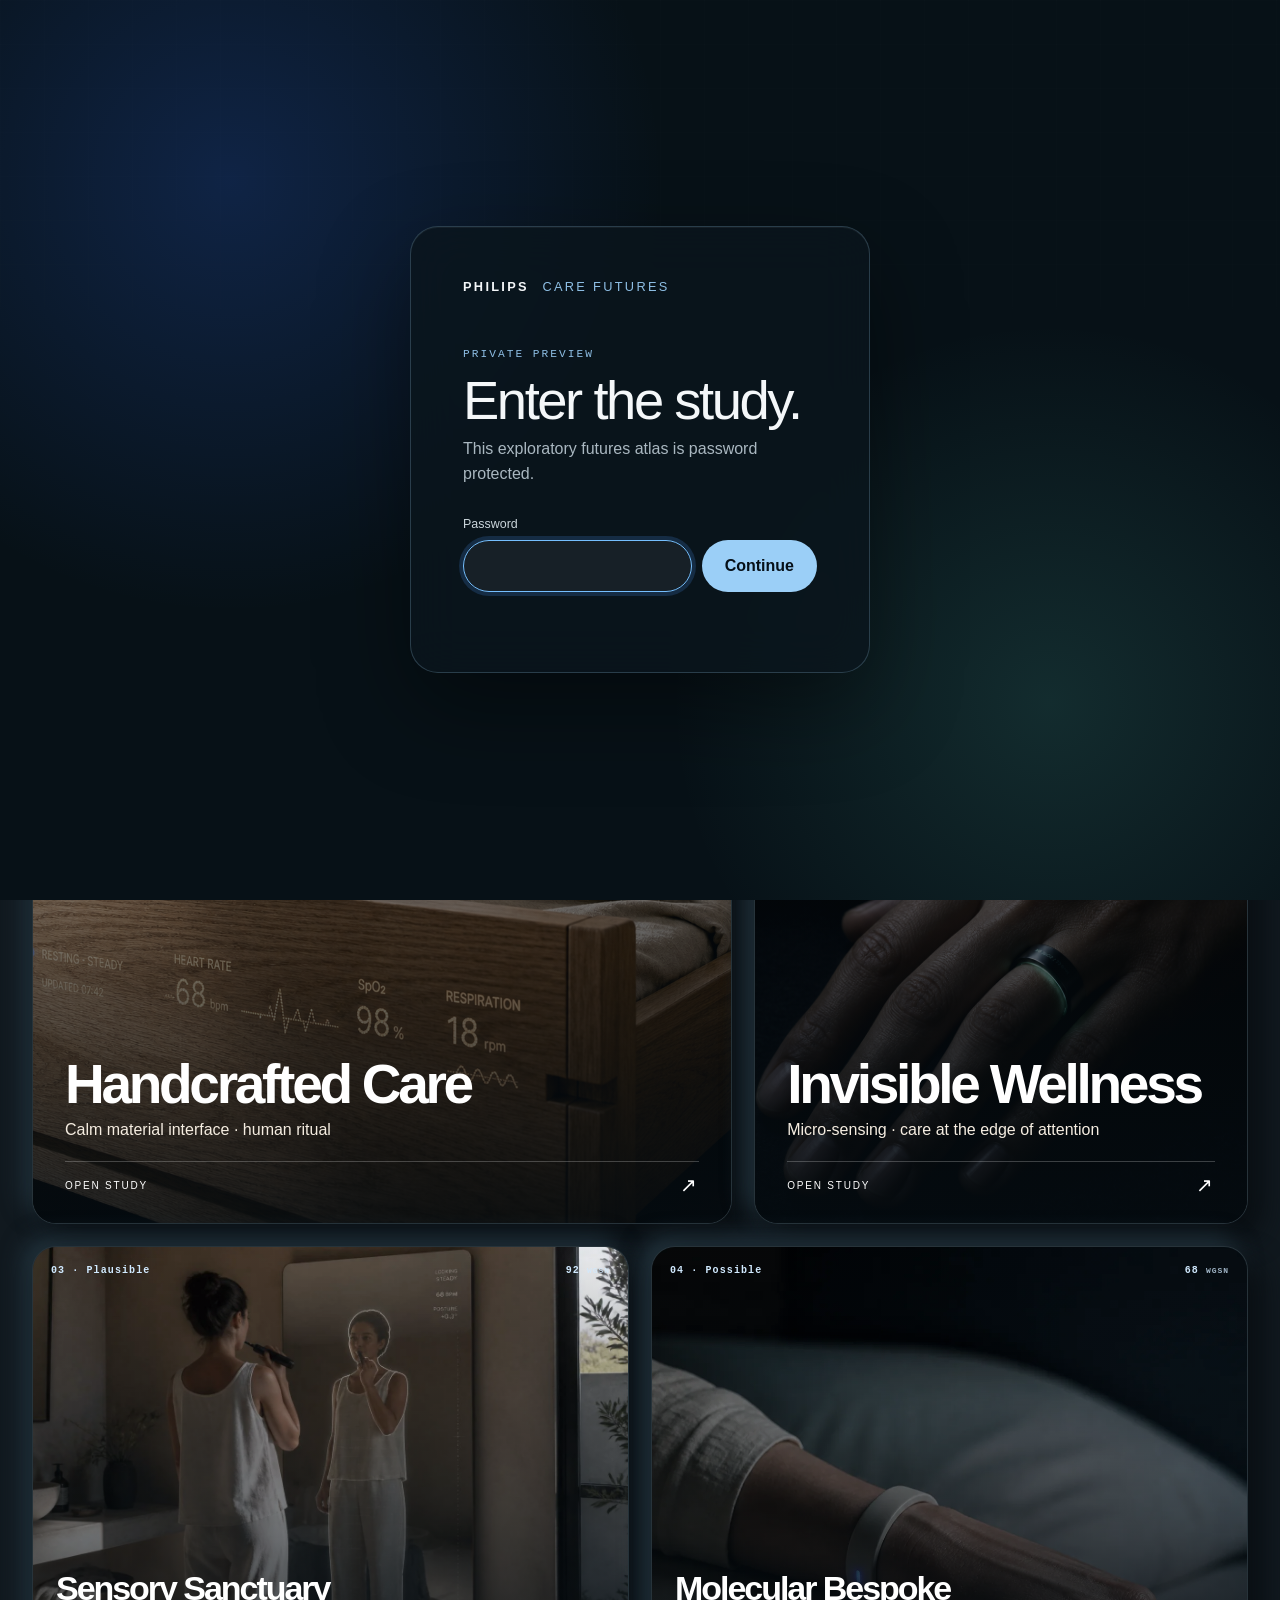
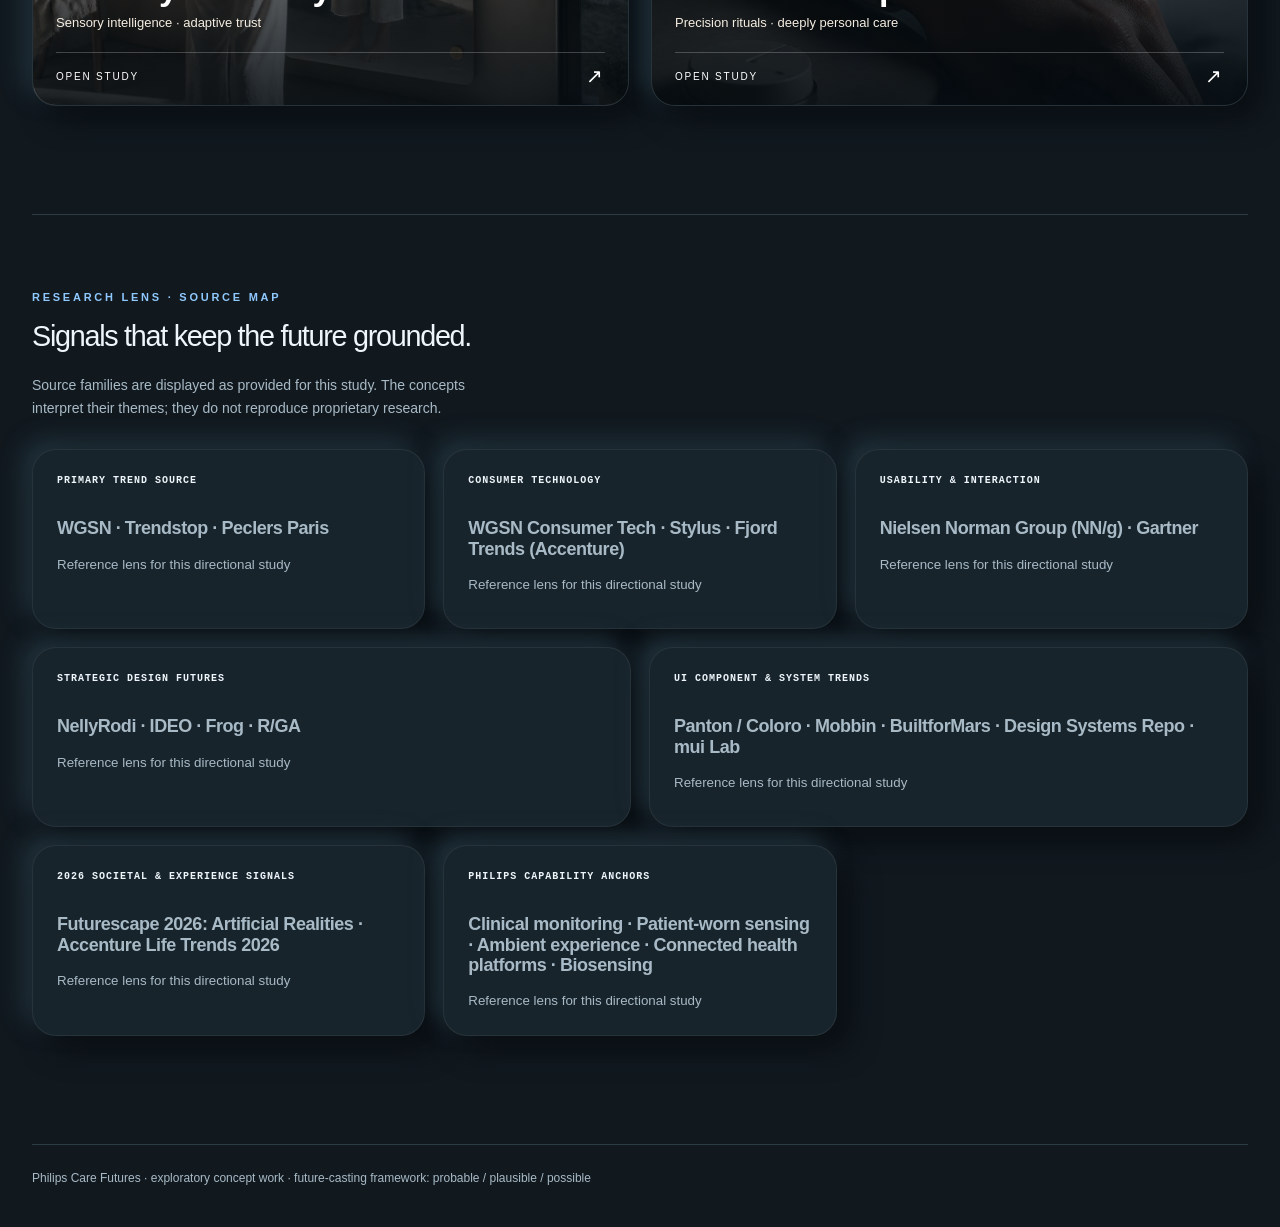
==== commit 7da95b29: "Add password gate" ====
--- a/index.html
+++ b/index.html
@@ -2,10 +2,10 @@
 <html lang="en">
 <head>
   <meta charset="utf-8">
-  <meta name="viewport" content="width=device-width,initial-scale=1">
+  <meta name="viewport" content="width=device-width,initial-scale=1"><meta name="robots" content="noindex,nofollow,noarchive">
   <meta name="description" content="Philips Care Futures trend atlas">
   <title>Philips Care Futures</title>
-  <link rel="stylesheet" href="styles.css?v=20260811-lightcopy1">
+  <link rel="stylesheet" href="password-gate.css?v=20260812"><script src="password-gate.js?v=20260812"></script><link rel="stylesheet" href="styles.css?v=20260811-lightcopy1">
 </head>
 <body>
   <main class="shell">
--- a/password-gate.css
+++ b/password-gate.css
@@ -0,0 +1,168 @@
+:root.password-gate-pending {
+  background: #071117;
+}
+
+:root.password-gate-pending body {
+  visibility: hidden;
+}
+
+.password-gate {
+  position: fixed;
+  inset: 0;
+  z-index: 2147483647;
+  display: grid;
+  place-items: center;
+  overflow: auto;
+  padding: 24px;
+  visibility: visible;
+  color: #f4f7f9;
+  background:
+    radial-gradient(circle at 18% 20%, rgba(49, 111, 255, 0.2), transparent 34%),
+    radial-gradient(circle at 82% 78%, rgba(99, 225, 203, 0.13), transparent 30%),
+    #071117;
+  font-family: Arial, Helvetica, sans-serif;
+}
+
+.password-gate::before {
+  position: absolute;
+  inset: 0;
+  pointer-events: none;
+  content: "";
+  opacity: 0.22;
+  background-image: linear-gradient(rgba(255, 255, 255, 0.03) 1px, transparent 1px),
+    linear-gradient(90deg, rgba(255, 255, 255, 0.03) 1px, transparent 1px);
+  background-size: 44px 44px;
+  mask-image: linear-gradient(to bottom, black, transparent 78%);
+}
+
+.password-gate__panel {
+  position: relative;
+  width: min(100%, 460px);
+  padding: clamp(28px, 6vw, 52px);
+  border: 1px solid rgba(146, 190, 220, 0.24);
+  border-radius: 28px;
+  background: rgba(10, 21, 29, 0.82);
+  box-shadow: 0 34px 90px rgba(0, 0, 0, 0.42), inset 0 1px rgba(255, 255, 255, 0.05);
+  backdrop-filter: blur(24px);
+}
+
+.password-gate__brand,
+.password-gate__eyebrow {
+  margin: 0;
+  text-transform: uppercase;
+  letter-spacing: 0.18em;
+}
+
+.password-gate__brand {
+  font-size: 0.8rem;
+  font-weight: 700;
+}
+
+.password-gate__brand span {
+  margin-left: 0.6em;
+  color: #8ebfe5;
+  font-weight: 400;
+}
+
+.password-gate__eyebrow {
+  margin-top: 54px;
+  color: #8ebfe5;
+  font-family: ui-monospace, SFMono-Regular, Menlo, Consolas, monospace;
+  font-size: 0.7rem;
+}
+
+.password-gate h1 {
+  margin: 14px 0 10px;
+  font-size: clamp(2.15rem, 8vw, 3.4rem);
+  font-weight: 400;
+  letter-spacing: -0.045em;
+  line-height: 0.98;
+}
+
+.password-gate__intro {
+  margin: 0 0 30px;
+  color: #aab8c1;
+  font-size: 1rem;
+  font-weight: 300;
+  line-height: 1.55;
+}
+
+.password-gate label {
+  display: block;
+  margin-bottom: 9px;
+  color: #cbd6dc;
+  font-size: 0.78rem;
+}
+
+.password-gate__field {
+  display: flex;
+  gap: 10px;
+}
+
+.password-gate input,
+.password-gate button {
+  min-height: 52px;
+  border-radius: 999px;
+  font: inherit;
+}
+
+.password-gate input {
+  min-width: 0;
+  flex: 1;
+  padding: 0 20px;
+  border: 1px solid rgba(170, 197, 214, 0.28);
+  outline: 0;
+  color: #fff;
+  background: rgba(255, 255, 255, 0.055);
+}
+
+.password-gate input:focus {
+  border-color: #75bfff;
+  box-shadow: 0 0 0 4px rgba(73, 155, 255, 0.18);
+}
+
+.password-gate button {
+  padding: 0 23px;
+  border: 0;
+  color: #061018;
+  background: #9bcff7;
+  cursor: pointer;
+  font-weight: 700;
+}
+
+.password-gate button:hover {
+  background: #c5e6ff;
+}
+
+.password-gate button:focus-visible {
+  outline: 3px solid #fff;
+  outline-offset: 3px;
+}
+
+.password-gate__error {
+  min-height: 1.4em;
+  margin: 10px 0 0;
+  color: #ff9b92;
+  font-size: 0.82rem;
+}
+
+@media (max-width: 480px) {
+  .password-gate__field {
+    flex-direction: column;
+  }
+
+  .password-gate button {
+    width: 100%;
+  }
+}
+
+@media (prefers-reduced-motion: no-preference) {
+  .password-gate__panel {
+    animation: password-gate-in 420ms ease-out both;
+  }
+
+  @keyframes password-gate-in {
+    from { opacity: 0; transform: translateY(12px) scale(0.985); }
+    to { opacity: 1; transform: none; }
+  }
+}
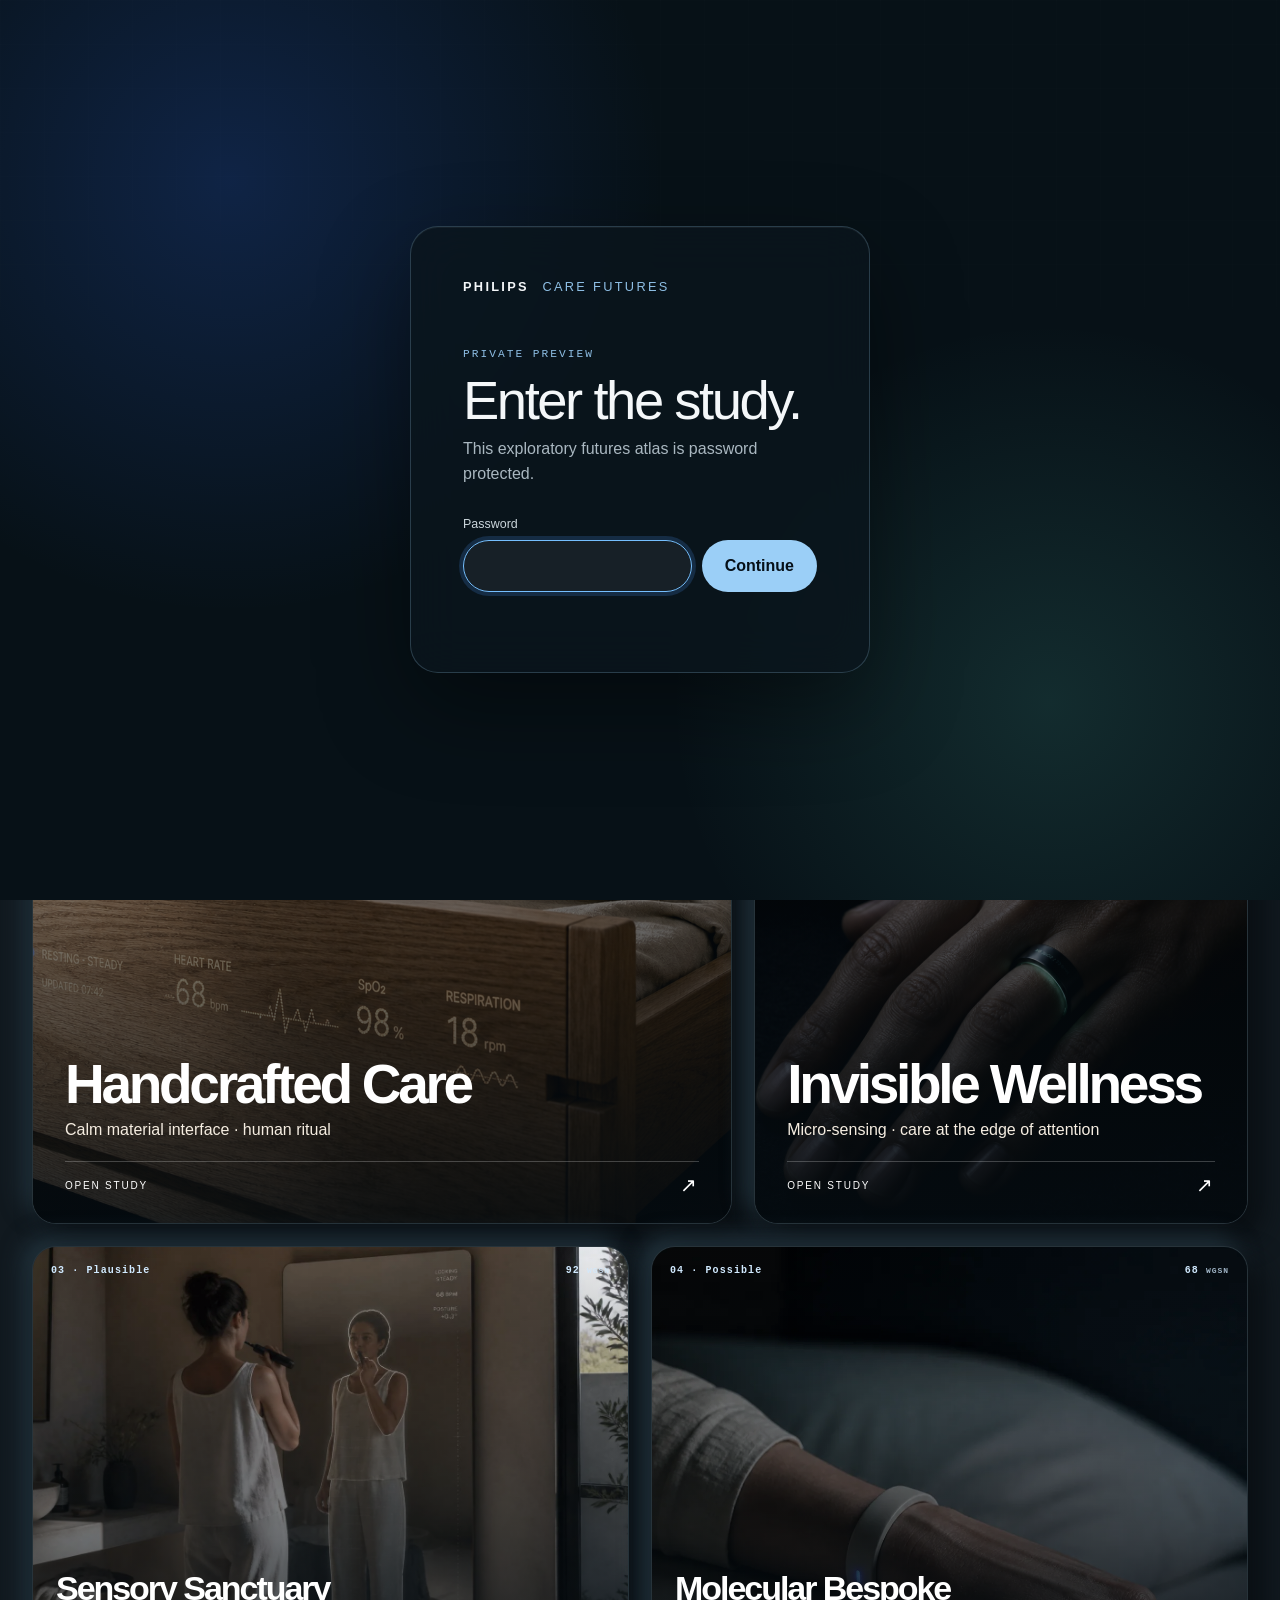
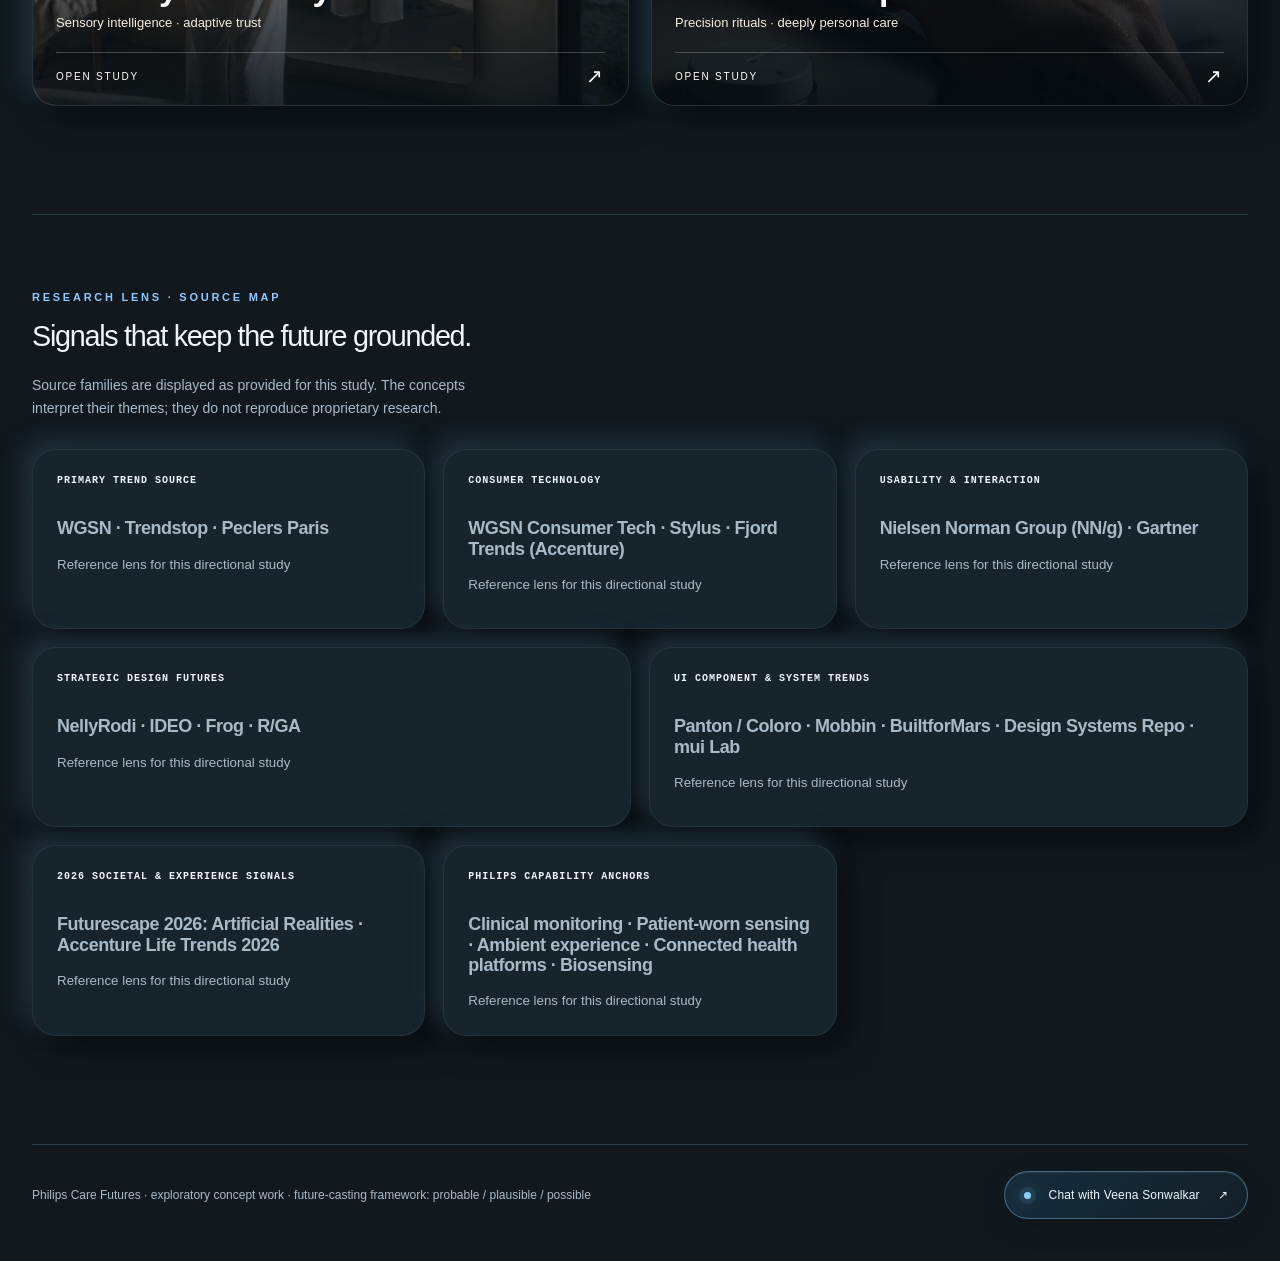
==== commit 15a365b4: "Add sitewide contact call to action" ====
--- a/index.html
+++ b/index.html
@@ -5,7 +5,7 @@
   <meta name="viewport" content="width=device-width,initial-scale=1"><meta name="robots" content="noindex,nofollow,noarchive">
   <meta name="description" content="Philips Care Futures trend atlas">
   <title>Philips Care Futures</title>
-  <link rel="stylesheet" href="password-gate.css?v=20260812"><script src="password-gate.js?v=20260812"></script><link rel="stylesheet" href="styles.css?v=20260811-lightcopy1">
+  <link rel="stylesheet" href="password-gate.css?v=20260812"><script src="password-gate.js?v=20260812"></script><link rel="stylesheet" href="styles.css?v=20260813-contact1">
 </head>
 <body>
   <main class="shell">
@@ -34,7 +34,10 @@
       <p class="hero__small">Source families are displayed as provided for this study. The concepts interpret their themes; they do not reproduce proprietary research.</p>
       <div id="source-grid" class="grid source-grid" style="margin-top:30px"></div>
     </section>
-    <footer class="footer">Philips Care Futures · exploratory concept work · future-casting framework: probable / plausible / possible</footer>
+    <footer class="footer">
+      <span class="footer__meta">Philips Care Futures · exploratory concept work · future-casting framework: probable / plausible / possible</span>
+      <a class="footer__contact" href="mailto:veenatammanna.sonwalkar@philips.com?subject=Philips%20Care%20Futures"><span>Chat with Veena Sonwalkar</span><span aria-hidden="true">↗</span></a>
+    </footer>
   </main>
   <script src="data.js?v=20260811-organic1"></script>
   <script src="script.js?v=20260811-card3"></script>
--- a/styles.css
+++ b/styles.css
@@ -223,4 +223,54 @@
   font-synthesis:none;
 }
 
+/* Sitewide contact call-to-action. */
+.footer{
+  display:flex;
+  align-items:center;
+  justify-content:space-between;
+  gap:24px;
+  line-height:1.5;
+}
+.footer__meta{max-width:760px}
+.footer__contact{
+  display:inline-flex;
+  align-items:center;
+  justify-content:space-between;
+  gap:18px;
+  min-height:48px;
+  padding:0 19px;
+  border:1px solid rgba(143,207,255,.38);
+  border-radius:999px;
+  background:linear-gradient(135deg,rgba(32,85,121,.34),rgba(20,33,42,.9));
+  box-shadow:inset 0 1px 0 rgba(255,255,255,.08),0 8px 28px rgba(0,0,0,.14);
+  color:#eff8ff;
+  font-size:12px;
+  font-weight:500;
+  letter-spacing:.015em;
+  text-decoration:none;
+  white-space:nowrap;
+  transition:border-color .2s ease,background-color .2s ease,box-shadow .2s ease,transform .2s ease;
+}
+.footer__contact:before{
+  content:"";
+  width:7px;
+  height:7px;
+  flex:0 0 auto;
+  border-radius:50%;
+  background:#8fcfff;
+  box-shadow:0 0 0 5px rgba(143,207,255,.08),0 0 14px rgba(143,207,255,.65);
+}
+.footer__contact:hover{
+  border-color:rgba(143,207,255,.72);
+  background:linear-gradient(135deg,rgba(39,107,151,.46),rgba(20,33,42,.94));
+  box-shadow:inset 0 1px 0 rgba(255,255,255,.1),0 10px 34px rgba(0,0,0,.2);
+  transform:translateY(-1px);
+}
+.footer__contact:focus-visible{outline:2px solid #8fcfff;outline-offset:4px}
+@media(max-width:720px){
+  .footer{display:flex;align-items:flex-start;flex-direction:column;gap:18px}
+  .footer__contact{width:100%;box-sizing:border-box}
+}
+@media(prefers-reduced-motion:reduce){.footer__contact{transition:none}.footer__contact:hover{transform:none}}
+
 .trust-method{display:grid;grid-template-columns:repeat(4,minmax(0,1fr));gap:12px;margin-top:18px}.trust-method article{min-height:225px;padding:20px;border:1px solid rgba(152,220,255,.1);border-radius:18px;background:#16232b;box-shadow:inset 3px 3px 8px #10191e,inset -3px -3px 8px #20323c}.trust-method__glyph{position:relative;display:flex;align-items:end;gap:5px;height:68px;margin-bottom:22px;border-bottom:1px solid #314a56}.trust-method__glyph i{display:block;width:13px;border-radius:5px 5px 2px 2px;background:#4fa8db;box-shadow:0 0 10px rgba(79,168,219,.25)}.trust-method__glyph--source i:nth-child(1){height:20px}.trust-method__glyph--source i:nth-child(2){height:43px}.trust-method__glyph--source i:nth-child(3){height:31px}.trust-method__glyph--verify i{width:25px;height:25px;border-radius:50%;background:transparent;border:2px solid #68b9eb;box-shadow:none}.trust-method__glyph--verify i:nth-child(2){width:45px;height:45px;border-color:#aee1ff}.trust-method__glyph--verify i:nth-child(3){width:20px;height:20px;border-color:#ffb56a}.trust-method__glyph--explain i{height:12px;width:60px;transform:skewX(-30deg);background:#3f7898}.trust-method__glyph--explain i:nth-child(2){height:26px;background:#6eb7ff}.trust-method__glyph--explain i:nth-child(3){height:43px;background:#a7dcff}.trust-method__glyph--agency i{position:absolute;left:50%;top:9px;width:46px;height:46px;border-radius:50%;transform:translateX(-50%);background:radial-gradient(circle,#b4e6ff 0 12%,#4e9fd0 13% 30%,transparent 31%);border:1px solid #91d4ff;box-shadow:0 0 0 8px rgba(96,182,234,.08)}.trust-method__glyph--agency i:nth-child(2){left:30%;top:31px;width:8px;height:8px;background:#ffb56a;border:0;box-shadow:none}.trust-method__glyph--agency i:nth-child(3){left:70%;top:31px;width:8px;height:8px;background:#ffb56a;border:0;box-shadow:none}.trust-method p{margin:0 0 11px;color:#91ceff;font-family:ui-monospace,SFMono-Regular,Menlo,monospace;font-size:9px;letter-spacing:.11em;text-transform:uppercase}.trust-method strong{display:block;color:#f0f8fc;font-size:15px;line-height:1.2}.trust-method span{display:block;margin-top:10px;color:#a4bdca;font-size:11px;line-height:1.45}@media(max-width:900px){.trust-method{grid-template-columns:repeat(2,minmax(0,1fr))}}@media(max-width:520px){.trust-method{grid-template-columns:1fr}.trust-method article{min-height:190px}}
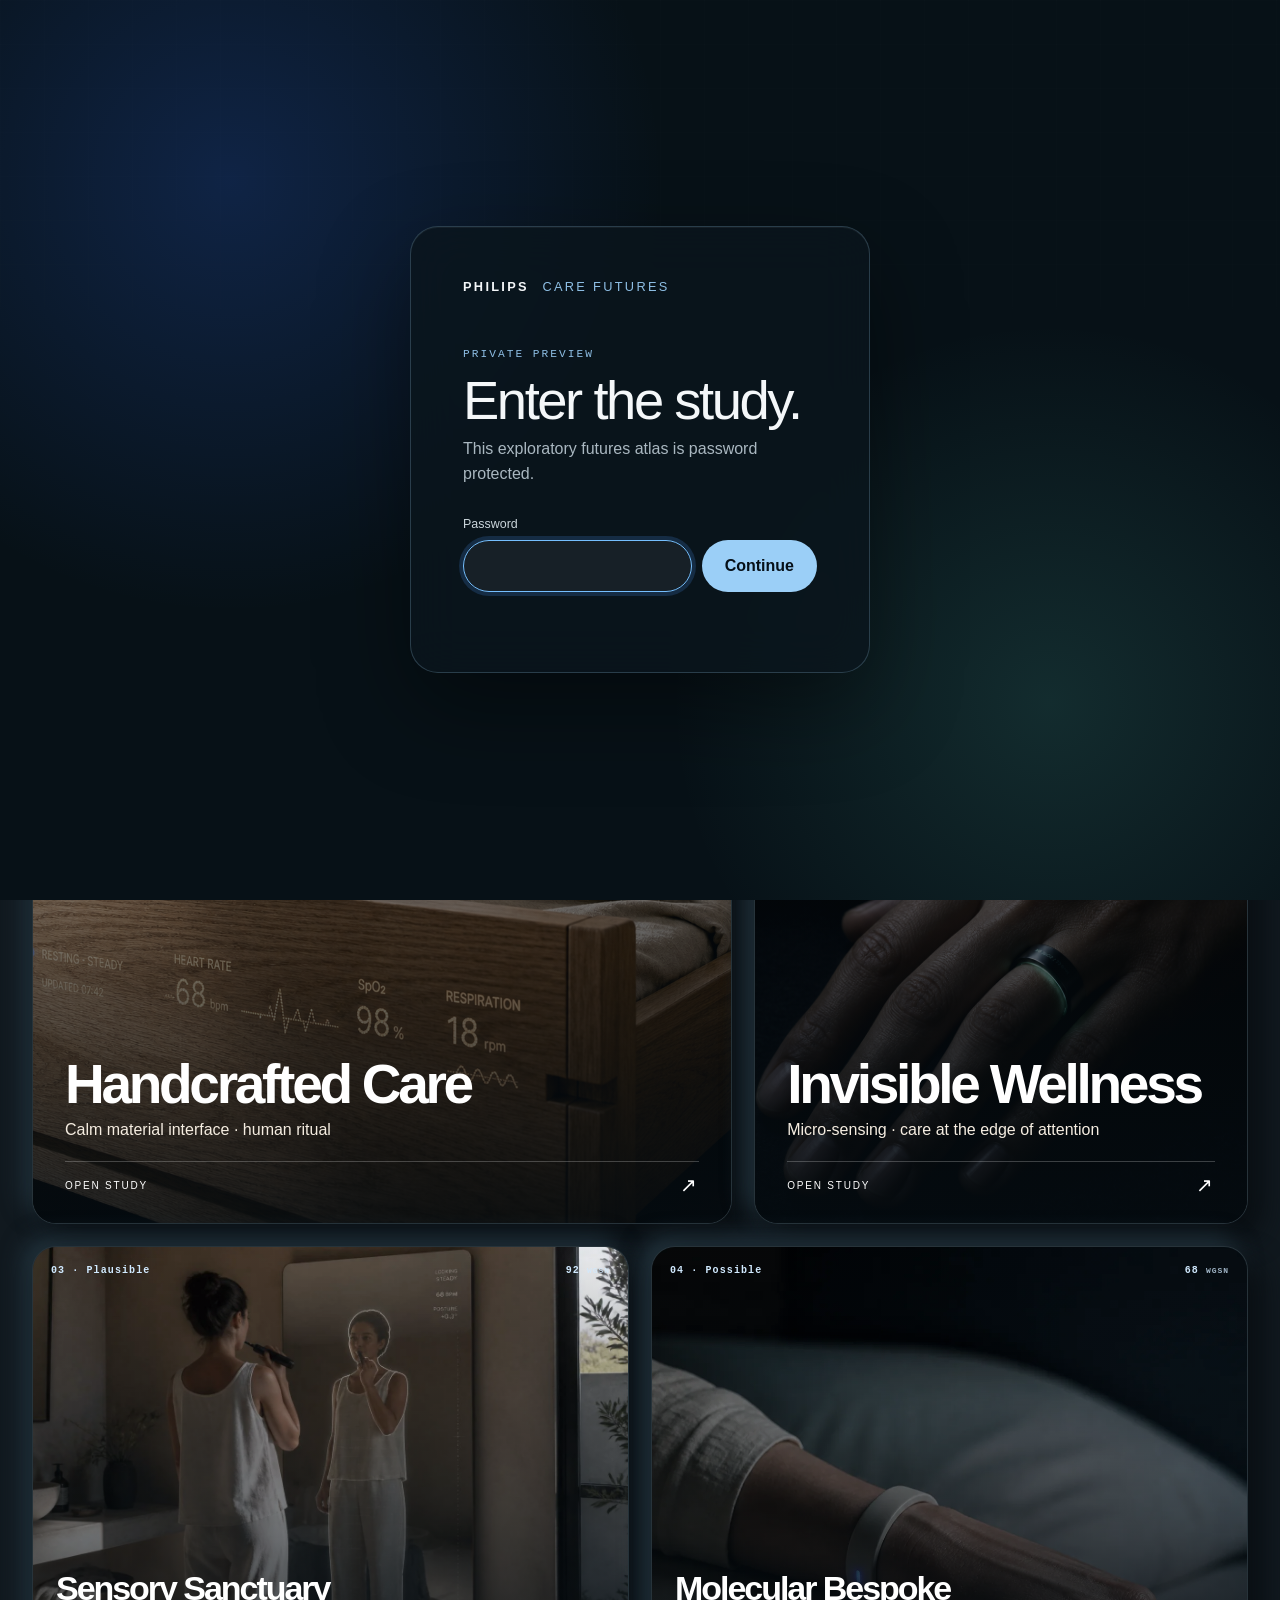
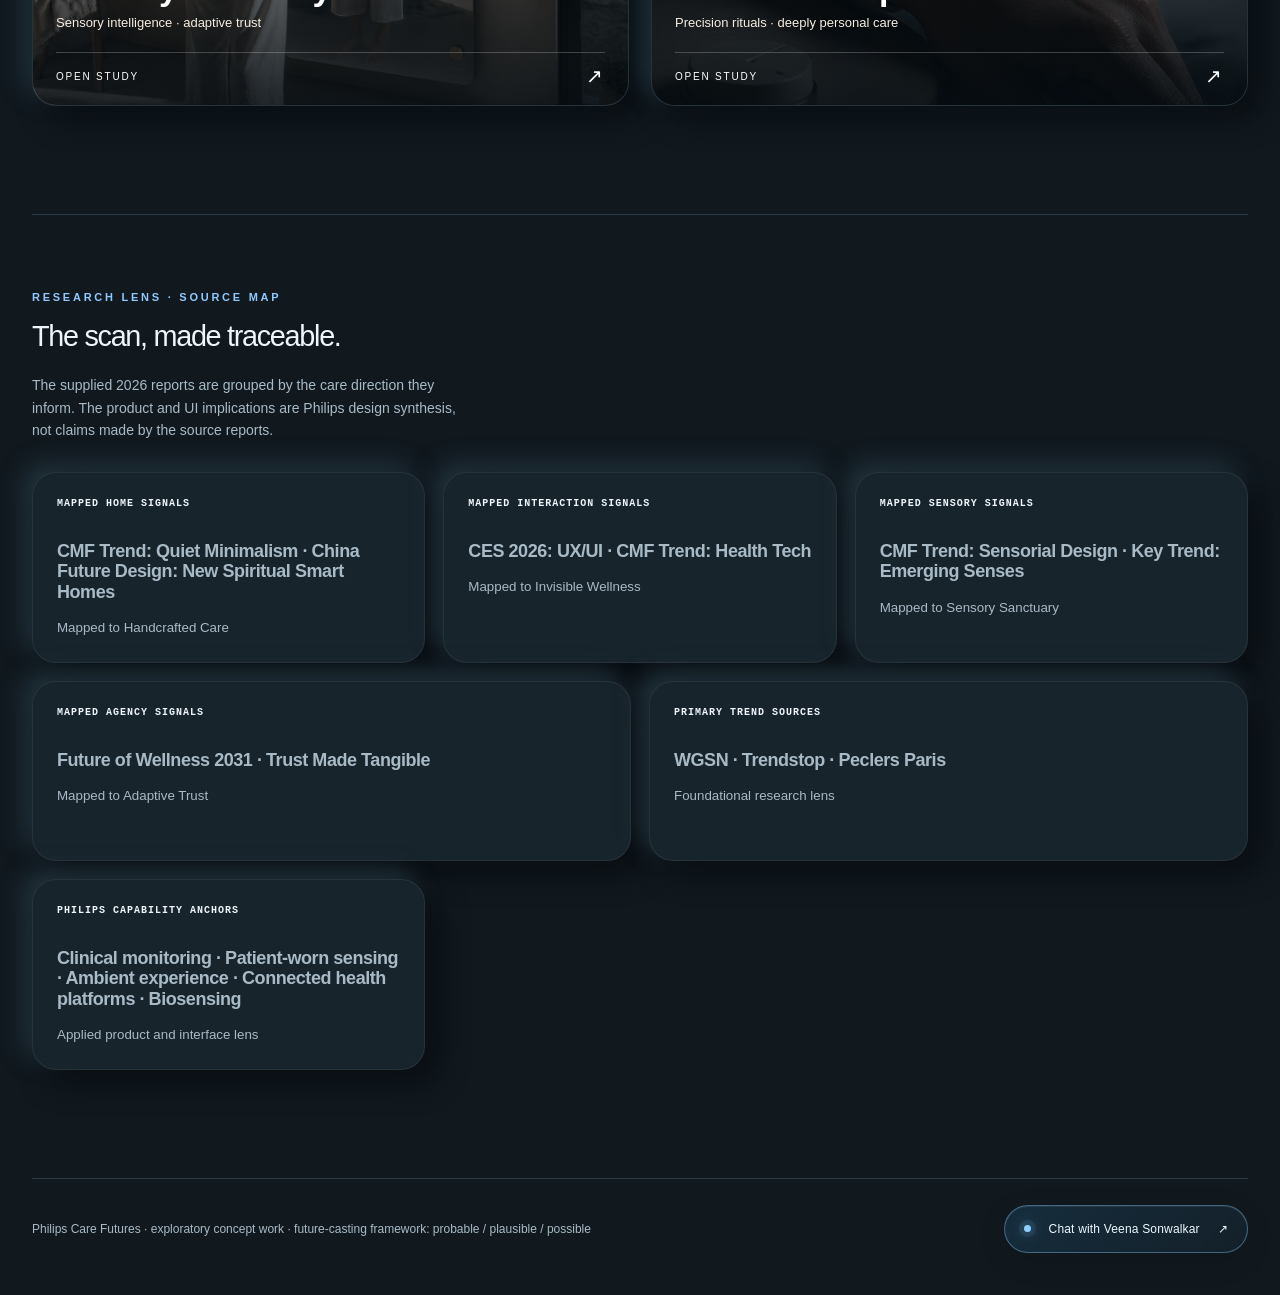
==== commit e3ae6a11: "Add mapped home-care trend signals" ====
--- a/index.html
+++ b/index.html
@@ -2,10 +2,13 @@
 <html lang="en">
 <head>
   <meta charset="utf-8">
-  <meta name="viewport" content="width=device-width,initial-scale=1"><meta name="robots" content="noindex,nofollow,noarchive">
+  <meta name="viewport" content="width=device-width,initial-scale=1">
+  <meta name="robots" content="noindex,nofollow,noarchive">
   <meta name="description" content="Philips Care Futures trend atlas">
   <title>Philips Care Futures</title>
-  <link rel="stylesheet" href="password-gate.css?v=20260812"><script src="password-gate.js?v=20260812"></script><link rel="stylesheet" href="styles.css?v=20260813-contact1">
+  <link rel="stylesheet" href="password-gate.css?v=20260812">
+  <script src="password-gate.js?v=20260812"></script>
+  <link rel="stylesheet" href="styles.css?v=20260916-direction-signals">
 </head>
 <body>
   <main class="shell">
@@ -30,8 +33,8 @@
     </section>
     <section class="source-section" aria-labelledby="sources">
       <p class="eyebrow">Research lens · source map</p>
-      <h2 id="sources" class="hero__lead">Signals that keep the future grounded.</h2>
-      <p class="hero__small">Source families are displayed as provided for this study. The concepts interpret their themes; they do not reproduce proprietary research.</p>
+      <h2 id="sources" class="hero__lead">The scan, made traceable.</h2>
+      <p class="hero__small">The supplied 2026 reports are grouped by the care direction they inform. The product and UI implications are Philips design synthesis, not claims made by the source reports.</p>
       <div id="source-grid" class="grid source-grid" style="margin-top:30px"></div>
     </section>
     <footer class="footer">
@@ -39,7 +42,7 @@
       <a class="footer__contact" href="mailto:veenatammanna.sonwalkar@philips.com?subject=Philips%20Care%20Futures"><span>Chat with Veena Sonwalkar</span><span aria-hidden="true">↗</span></a>
     </footer>
   </main>
-  <script src="data.js?v=20260811-organic1"></script>
-  <script src="script.js?v=20260811-card3"></script>
+  <script src="data.js?v=20260916-source-map"></script>
+  <script src="script.js?v=20260916-source-map"></script>
 </body>
 </html>
--- a/styles.css
+++ b/styles.css
@@ -47,10 +47,15 @@
 .atlas-directions{padding:30px 0 108px}.atlas-directions__bar{display:flex;align-items:center;justify-content:space-between;gap:24px;margin:0 0 22px}.atlas-directions__bar .eyebrow{margin:0}.atlas-directions__bar p:last-child{margin:0;color:var(--muted);font-size:12px;letter-spacing:.03em}
 .theme-grid{grid-template-columns:repeat(12,minmax(0,1fr));grid-auto-flow:dense;gap:22px;padding:0}.theme-card{min-height:420px;isolation:isolate}.theme-card--1{grid-column:span 7;min-height:700px}.theme-card--2{grid-column:span 5;min-height:700px}.theme-card--3,.theme-card--4,.theme-card--5{grid-column:span 4;min-height:460px}.theme-card__top{font-family:ui-monospace,SFMono-Regular,Menlo,monospace;font-size:10px;letter-spacing:.11em;color:#d1eaff}.theme-card--1 h2,.theme-card--2 h2{font-size:clamp(42px,4.3vw,72px);line-height:.88}.theme-card--1 .theme-card__body,.theme-card--2 .theme-card__body{padding:32px}.theme-card--1 p,.theme-card--2 p{font-size:16px;max-width:580px}.theme-card__link{display:flex;justify-content:space-between;align-items:center;padding-top:18px;margin-top:20px;border-top:1px solid rgba(255,255,255,.22);font-size:10px}.theme-card__link b{font-size:20px;font-weight:400;line-height:0}.theme-card--3 .theme-card__body,.theme-card--4 .theme-card__body,.theme-card--5 .theme-card__body{padding:23px}.theme-card--3 h2,.theme-card--4 h2,.theme-card--5 h2{font-size:34px}
 .source-section{padding:76px 0 108px;border-top:1px solid var(--line)}.source-section>.hero__lead{max-width:760px}.source-grid{grid-template-columns:repeat(12,minmax(0,1fr));gap:18px}.source-card{grid-column:span 4;min-height:180px;padding:24px}.source-card:nth-child(4),.source-card:nth-child(5){grid-column:span 6}.source-card h3{font-family:ui-monospace,SFMono-Regular,Menlo,monospace;font-size:10px;line-height:1.4;letter-spacing:.1em;margin-bottom:30px}.source-card p{font-size:18px;letter-spacing:-.025em}.footer{display:flex;justify-content:space-between;padding:26px 0 42px}
+.scan-section{padding:82px 0 88px;border-top:1px solid var(--line)}.scan-section__intro{display:grid;grid-template-columns:minmax(0,1.2fr) minmax(260px,.62fr);gap:42px;align-items:end;margin-bottom:32px}.scan-section h2{max-width:760px;margin:0;color:#f2f8fc;font-size:clamp(42px,5vw,72px);font-weight:500;line-height:.94;letter-spacing:-.065em}.scan-section__intro>p{margin:0;color:#aebfca;font-size:14px;font-weight:400;line-height:1.58}.scan-grid{display:grid;grid-template-columns:repeat(4,minmax(0,1fr));gap:14px}.scan-card{overflow:hidden;border:1px solid rgba(155,218,255,.16);border-radius:20px;background:#172832;box-shadow:14px 14px 28px #090e12,-9px -9px 22px #22333d}.scan-card img{display:block;width:100%;aspect-ratio:1.18;object-fit:cover;object-position:center}.scan-card__body{display:flex;min-height:272px;flex-direction:column;padding:18px}.scan-card__meta{display:flex;align-items:center;justify-content:space-between;gap:12px;color:#90cfff;font-family:ui-monospace,SFMono-Regular,Menlo,monospace;font-size:9px;letter-spacing:.11em;text-transform:uppercase}.scan-card__meta span{padding:5px 7px;border:1px solid rgba(144,207,255,.45);border-radius:999px}.scan-card__meta small{overflow:hidden;color:#9eb7c5;font-size:8px;text-overflow:ellipsis;white-space:nowrap}.scan-card h3{margin:18px 0 10px;color:#f0f8fc;font-size:25px;font-weight:500;line-height:.98;letter-spacing:-.045em}.scan-card p{margin:0;color:#b4c7d2;font-size:12px;font-weight:400;line-height:1.5}.scan-card footer{margin-top:auto;padding-top:17px;border-top:1px solid rgba(155,218,255,.15);color:#90cfff;font-family:ui-monospace,SFMono-Regular,Menlo,monospace;font-size:9px;line-height:1.4;letter-spacing:.06em;text-transform:uppercase}
 /* Detail pages retain the same visual language but use a more legible report rhythm. */
 .trend-brief{max-width:1280px}.brief-hero{display:grid;grid-template-columns:2fr minmax(280px,1fr);column-gap:64px;padding:24px 0 78px}.brief-topline,.brief-hero h1,.brief-headline{grid-column:1}.brief-horizon{grid-column:2;grid-row:2 / span 2;align-self:end;margin:0 0 44px;padding-left:24px}.brief-story{grid-template-columns:minmax(260px,.78fr) minmax(420px,1.22fr);gap:54px 72px}.brief-image{min-height:680px}.visual-sequence{margin-top:86px}.visual-sequence>div{grid-template-columns:repeat(3,minmax(0,1fr));gap:22px}.visual-sequence figure{height:370px}.brief-values{grid-template-columns:repeat(2,minmax(0,1fr));gap:0;margin-top:84px;padding:0;overflow:hidden}.brief-values div{display:block;padding:28px 32px;border-right:1px solid var(--line);border-bottom:1px solid var(--line)}.brief-values div:nth-child(even){border-right:0}.brief-values div:nth-last-child(-n+2){border-bottom:0}.brief-values span{display:block;margin-bottom:24px}.brief-values strong{font-size:22px}.trend-lens{margin-top:86px;padding-top:48px}.trend-lens__grid{grid-template-columns:repeat(4,minmax(0,1fr));gap:16px}.trend-lens__grid article{min-height:210px;padding:24px}.product-reframe{margin-top:86px;padding:0}.brief-specs{margin-top:72px}.detail-sources{margin-top:92px;padding-top:46px}.source-compact{grid-template-columns:repeat(12,minmax(0,1fr));gap:16px}.source-compact .source-card{grid-column:span 4}.source-compact .source-card:nth-child(4),.source-compact .source-card:nth-child(5){grid-column:span 6}
 @media(max-width:1120px){.shell{width:min(100% - 40px,1600px)}.theme-card--1{grid-column:span 7}.theme-card--2{grid-column:span 5}.theme-card--3,.theme-card--4,.theme-card--5{grid-column:span 4}.brief-hero{grid-template-columns:1fr}.brief-horizon{grid-column:1;grid-row:auto;margin-top:38px}.trend-lens__grid{grid-template-columns:repeat(2,minmax(0,1fr))}.source-card{grid-column:span 6}.source-card:nth-child(4),.source-card:nth-child(5){grid-column:span 6}.source-compact .source-card,.source-compact .source-card:nth-child(4),.source-compact .source-card:nth-child(5){grid-column:span 6}}
 @media(max-width:720px){.shell{width:min(100% - 28px,1600px)}.hero--home{display:block;padding:70px 0 34px}.hero--home h1{font-size:clamp(58px,17vw,92px)}.hero--home>div:last-child{margin-top:34px}.atlas-directions{padding:22px 0 62px}.atlas-directions__bar{align-items:flex-start}.atlas-directions__bar p:last-child{max-width:150px;text-align:right;line-height:1.4}.theme-grid{grid-template-columns:1fr;gap:16px}.theme-card,.theme-card--1,.theme-card--2,.theme-card--3,.theme-card--4,.theme-card--5{grid-column:span 1;min-height:430px}.theme-card--1 h2,.theme-card--2 h2{font-size:46px}.theme-card--1 .theme-card__body,.theme-card--2 .theme-card__body{padding:24px}.source-section{padding:58px 0 70px}.source-grid,.source-compact{grid-template-columns:1fr;gap:14px}.source-card,.source-card:nth-child(4),.source-card:nth-child(5),.source-compact .source-card,.source-compact .source-card:nth-child(4),.source-compact .source-card:nth-child(5){grid-column:span 1;min-height:auto}.footer{display:block;line-height:1.5}.brief-story{grid-template-columns:1fr;gap:34px}.brief-image{min-height:440px}.visual-sequence{margin-top:56px}.visual-sequence figure{height:300px}.brief-values{grid-template-columns:1fr;margin-top:56px}.brief-values div,.brief-values div:nth-child(even),.brief-values div:nth-last-child(-n+2){border-right:0;border-bottom:1px solid var(--line)}.brief-values div:last-child{border-bottom:0}.trend-lens{margin-top:56px}.trend-lens__grid{grid-template-columns:1fr}.product-reframe{margin-top:56px}.brief-specs{margin-top:52px}.detail-sources{margin-top:64px}.future-key .pill{font-size:9px;padding:9px 11px}}
+@media(max-width:1120px){.scan-grid{grid-template-columns:repeat(2,minmax(0,1fr))}.scan-section__intro{grid-template-columns:1fr;gap:18px}}@media(max-width:720px){.scan-section{padding:58px 0 70px}.scan-grid{grid-template-columns:1fr}.scan-card__body{min-height:0}.scan-card img{aspect-ratio:1.5}}
+
+/* Home scan grouped by the destination direction. */
+.scan-grid{grid-template-columns:repeat(2,minmax(0,1fr));gap:34px 18px}.scan-direction{padding-top:16px;border-top:1px solid rgba(155,218,255,.2)}.scan-direction>header{display:flex;align-items:baseline;justify-content:space-between;gap:12px;margin-bottom:14px}.scan-direction>header span{color:#90cfff;font-family:ui-monospace,SFMono-Regular,Menlo,monospace;font-size:9px;letter-spacing:.11em;text-transform:uppercase}.scan-direction>header h3{margin:0;color:#eff8fd;font-size:24px;font-weight:500;letter-spacing:-.045em}.scan-direction__cards{display:grid;grid-template-columns:repeat(2,minmax(0,1fr));gap:14px}.scan-card{display:block;color:inherit;text-decoration:none}.scan-card:focus-visible{outline:3px solid #c8eaff;outline-offset:4px}.scan-card:hover{border-color:rgba(144,207,255,.66)}.scan-card footer{display:flex;align-items:center;justify-content:space-between;gap:8px}.scan-card footer b{font-size:18px;font-weight:400}@media(max-width:720px){.scan-grid,.scan-direction__cards{grid-template-columns:1fr}}
 
 /* Glyph interface: visual instruments encode horizon, confidence and signal
    strength without turning the study into a conventional dashboard. */
@@ -223,54 +228,68 @@
   font-synthesis:none;
 }
 
+.trust-method{display:grid;grid-template-columns:repeat(4,minmax(0,1fr));gap:12px;margin-top:18px}.trust-method article{min-height:225px;padding:20px;border:1px solid rgba(152,220,255,.1);border-radius:18px;background:#16232b;box-shadow:inset 3px 3px 8px #10191e,inset -3px -3px 8px #20323c}.trust-method__glyph{position:relative;display:flex;align-items:end;gap:5px;height:68px;margin-bottom:22px;border-bottom:1px solid #314a56}.trust-method__glyph i{display:block;width:13px;border-radius:5px 5px 2px 2px;background:#4fa8db;box-shadow:0 0 10px rgba(79,168,219,.25)}.trust-method__glyph--source i:nth-child(1){height:20px}.trust-method__glyph--source i:nth-child(2){height:43px}.trust-method__glyph--source i:nth-child(3){height:31px}.trust-method__glyph--verify i{width:25px;height:25px;border-radius:50%;background:transparent;border:2px solid #68b9eb;box-shadow:none}.trust-method__glyph--verify i:nth-child(2){width:45px;height:45px;border-color:#aee1ff}.trust-method__glyph--verify i:nth-child(3){width:20px;height:20px;border-color:#ffb56a}.trust-method__glyph--explain i{height:12px;width:60px;transform:skewX(-30deg);background:#3f7898}.trust-method__glyph--explain i:nth-child(2){height:26px;background:#6eb7ff}.trust-method__glyph--explain i:nth-child(3){height:43px;background:#a7dcff}.trust-method__glyph--agency i{position:absolute;left:50%;top:9px;width:46px;height:46px;border-radius:50%;transform:translateX(-50%);background:radial-gradient(circle,#b4e6ff 0 12%,#4e9fd0 13% 30%,transparent 31%);border:1px solid #91d4ff;box-shadow:0 0 0 8px rgba(96,182,234,.08)}.trust-method__glyph--agency i:nth-child(2){left:30%;top:31px;width:8px;height:8px;background:#ffb56a;border:0;box-shadow:none}.trust-method__glyph--agency i:nth-child(3){left:70%;top:31px;width:8px;height:8px;background:#ffb56a;border:0;box-shadow:none}.trust-method p{margin:0 0 11px;color:#91ceff;font-family:ui-monospace,SFMono-Regular,Menlo,monospace;font-size:9px;letter-spacing:.11em;text-transform:uppercase}.trust-method strong{display:block;color:#f0f8fc;font-size:15px;line-height:1.2}.trust-method span{display:block;margin-top:10px;color:#a4bdca;font-size:11px;line-height:1.45}@media(max-width:900px){.trust-method{grid-template-columns:repeat(2,minmax(0,1fr))}}@media(max-width:520px){.trust-method{grid-template-columns:1fr}.trust-method article{min-height:190px}}
+
+/* Consumer precedents are evidence of a broader interaction shift, not product recommendations. */
+.visible-signals{margin-top:86px;padding-top:48px;border-top:1px solid var(--line)}
+.visible-signals__header{display:grid;grid-template-columns:minmax(0,1fr) minmax(280px,390px);gap:48px;align-items:end;margin-bottom:28px}
+.visible-signals__header .eyebrow{margin:0 0 14px;color:#91c9f3}
+.visible-signals__header h2{max-width:760px;margin:0;color:#f2f8fc;font-size:clamp(38px,5vw,68px);font-weight:500;line-height:.94;letter-spacing:-.06em}
+.visible-signals__header>p{margin:0;color:#aebfca;font-size:14px;font-weight:300;line-height:1.6}
+.visible-signals__grid{display:grid;grid-template-columns:repeat(3,minmax(0,1fr));gap:12px}
+.visible-signal{display:flex;min-height:380px;flex-direction:column;padding:26px;border:1px solid #34444e;border-radius:20px;background:radial-gradient(circle at 88% 8%,rgba(85,161,209,.13),transparent 30%),linear-gradient(145deg,#1a262d,#121b21);box-shadow:inset 1px 1px 0 rgba(255,255,255,.03),12px 14px 30px rgba(5,10,13,.28)}
+.visible-signal__top{display:flex;align-items:start;justify-content:space-between;gap:18px;padding-bottom:20px;border-bottom:1px solid #34444e}
+.visible-signal__top span,.visible-signal__body span,.visible-signals__boundary strong{color:#91c9f3;font-family:ui-monospace,SFMono-Regular,Menlo,monospace;font-size:9px;font-weight:600;letter-spacing:.12em;text-transform:uppercase}
+.visible-signal__top cite{max-width:45%;color:#899faa;font-size:10px;font-style:normal;font-weight:400;line-height:1.4;text-align:right}
+.visible-signal h3{margin:26px 0 24px;color:#f1f8fc;font-size:clamp(24px,2.4vw,34px);font-weight:500;line-height:1.02;letter-spacing:-.04em}
+.visible-signal__body{display:grid;gap:20px}
+.visible-signal__body div:last-child{padding-top:20px;border-top:1px solid #2c3b44}
+.visible-signal__body p{margin:9px 0 0;color:#b5c6cf;font-size:13px;font-weight:300;line-height:1.58}
+.visible-signal>a{display:inline-flex;align-items:center;gap:8px;align-self:flex-start;min-height:40px;margin-top:auto;padding-top:25px;color:#a9d9fa;font-size:11px;font-weight:500;text-underline-offset:4px}
+.visible-signal>a:hover{text-decoration-thickness:2px}
+.visible-signal>a:focus-visible{outline:3px solid #c8eaff;outline-offset:5px;border-radius:2px}
+.visible-signals__boundary{display:grid;grid-template-columns:130px minmax(0,760px);gap:24px;margin-top:12px;padding:20px 24px;border:1px solid #34444e;border-radius:16px;background:#111a20}
+.visible-signals__boundary p{margin:0;color:#91a7b3;font-size:12px;font-weight:300;line-height:1.55}
+
+/* Keep the bespoke Adaptive Trust controls interactive while restoring storyboard access. */
+.trust-card__top .scenario-card__open{flex:0 0 auto;min-height:34px;padding:7px 10px;border:1px solid #477084;border-radius:999px;background:#1d3440;color:#dff3ff;font-family:ui-monospace,SFMono-Regular,Menlo,monospace;font-size:8px;font-weight:600;letter-spacing:.08em;text-transform:uppercase;cursor:pointer}
+.trust-card__top .scenario-card__open:hover{border-color:#91d4f7;background:#285066}
+.trust-card__top .scenario-card__open:focus-visible{outline:3px solid #c8eaff;outline-offset:2px}
+.trust-card__top .scenario-card__open span{display:inline;margin:0;color:inherit}
+
+@media(max-width:1000px){.visible-signals__header{grid-template-columns:1fr;gap:20px}.visible-signals__grid{grid-template-columns:repeat(2,minmax(0,1fr))}.visible-signal:last-child:nth-child(odd){grid-column:1/-1}.visible-signal{min-height:340px}}
+@media(max-width:720px){.visible-signals{margin-top:56px;padding-top:34px}.visible-signals__grid{grid-template-columns:1fr}.visible-signal,.visible-signal:last-child:nth-child(odd){grid-column:auto;min-height:auto;padding:21px;border-radius:16px}.visible-signals__boundary{grid-template-columns:1fr;gap:10px;padding:18px}.trust-card__top .scenario-card__open{min-width:38px;padding:7px}.trust-card__top .scenario-card__open{font-size:0}.trust-card__top .scenario-card__open span{font-size:12px}}
+
+/* Scenario sketches are illustrative moments. The viewer makes scope and gaps explicit. */
+.scenario-dialog{width:min(1040px,calc(100% - 32px));max-height:calc(100dvh - 28px);overflow:auto;background:#111a20!important}
+.scenario-dialog__inner{padding:32px}
+.scenario-dialog__header{display:flex;align-items:center;justify-content:space-between;gap:24px;padding-right:50px}
+.scenario-dialog__header .eyebrow{margin:0;color:#91c9f3!important}
+.scenario-dialog__position{margin:0!important;color:#8da4b1!important;font-family:ui-monospace,SFMono-Regular,Menlo,monospace;font-size:10px;font-weight:500;letter-spacing:.1em;text-align:right;text-transform:uppercase}
+.scenario-dialog h2{margin:18px 60px 22px 0;color:#f2f8fc!important;font-size:clamp(32px,4.8vw,58px);font-weight:500;line-height:.96;letter-spacing:-.055em}
+.scenario-dialog__figure{margin:0}
+.scenario-dialog__figure img{aspect-ratio:16/9;object-fit:cover;border:1px solid #354651;border-radius:18px;background:#0a1116}
+.scenario-dialog__caption{max-width:820px;margin:17px 0 0!important;color:#cfdae0!important;font-size:16px;font-weight:300;line-height:1.55}
+.scenario-dialog__audit{display:grid;grid-template-columns:1fr 1fr;gap:1px;margin-top:24px;overflow:hidden;border:1px solid #354651;border-radius:15px;background:#354651}
+.scenario-dialog__audit article{min-height:128px;padding:20px 22px;background:#162129}
+.scenario-dialog__audit span{color:#91c9f3;font-family:ui-monospace,SFMono-Regular,Menlo,monospace;font-size:9px;font-weight:600;letter-spacing:.12em;text-transform:uppercase}
+.scenario-dialog__audit p{margin:10px 0 0!important;color:#b5c6cf!important;font-size:13px;font-weight:300;line-height:1.55}
+.scenario-dialog__continuity{margin:12px 0 0!important;padding:14px 18px;border-left:2px solid #6bb7e8;color:#91a7b3!important;font-size:12px;font-weight:300;line-height:1.5}
+.scenario-dialog__nav{display:flex;justify-content:space-between;gap:12px;margin-top:22px}
+.scenario-dialog__nav button{min-height:44px;padding:10px 17px;border:1px solid #466170;border-radius:999px;background:#1a2a33;color:#dff2fc;font:500 11px/1 ui-monospace,SFMono-Regular,Menlo,monospace;letter-spacing:.06em;text-transform:uppercase;cursor:pointer}
+.scenario-dialog__nav button:hover{border-color:#91d4f7;background:#244252}
+.scenario-dialog__nav button:focus-visible{outline:3px solid #c8eaff;outline-offset:3px}
+@media(max-width:720px){.scenario-dialog__inner{padding:23px 17px}.scenario-dialog__header{display:block;padding-right:42px}.scenario-dialog__position{margin-top:9px!important;text-align:left}.scenario-dialog h2{margin-top:16px;font-size:34px}.scenario-dialog__audit{grid-template-columns:1fr}.scenario-dialog__audit article{min-height:auto;padding:18px}.scenario-dialog__caption{font-size:14px}.scenario-dialog__nav button{flex:1;padding-inline:10px}}
+
 /* Sitewide contact call-to-action. */
-.footer{
-  display:flex;
-  align-items:center;
-  justify-content:space-between;
-  gap:24px;
-  line-height:1.5;
-}
+.footer{display:flex;align-items:center;justify-content:space-between;gap:24px;line-height:1.5}
 .footer__meta{max-width:760px}
-.footer__contact{
-  display:inline-flex;
-  align-items:center;
-  justify-content:space-between;
-  gap:18px;
-  min-height:48px;
-  padding:0 19px;
-  border:1px solid rgba(143,207,255,.38);
-  border-radius:999px;
-  background:linear-gradient(135deg,rgba(32,85,121,.34),rgba(20,33,42,.9));
-  box-shadow:inset 0 1px 0 rgba(255,255,255,.08),0 8px 28px rgba(0,0,0,.14);
-  color:#eff8ff;
-  font-size:12px;
-  font-weight:500;
-  letter-spacing:.015em;
-  text-decoration:none;
-  white-space:nowrap;
-  transition:border-color .2s ease,background-color .2s ease,box-shadow .2s ease,transform .2s ease;
-}
-.footer__contact:before{
-  content:"";
-  width:7px;
-  height:7px;
-  flex:0 0 auto;
-  border-radius:50%;
-  background:#8fcfff;
-  box-shadow:0 0 0 5px rgba(143,207,255,.08),0 0 14px rgba(143,207,255,.65);
-}
-.footer__contact:hover{
-  border-color:rgba(143,207,255,.72);
-  background:linear-gradient(135deg,rgba(39,107,151,.46),rgba(20,33,42,.94));
-  box-shadow:inset 0 1px 0 rgba(255,255,255,.1),0 10px 34px rgba(0,0,0,.2);
-  transform:translateY(-1px);
-}
+.footer__contact{display:inline-flex;align-items:center;justify-content:space-between;gap:18px;min-height:48px;padding:0 19px;border:1px solid rgba(143,207,255,.38);border-radius:999px;background:linear-gradient(135deg,rgba(32,85,121,.34),rgba(20,33,42,.9));box-shadow:inset 0 1px 0 rgba(255,255,255,.08),0 8px 28px rgba(0,0,0,.14);color:#eff8ff;font-size:12px;font-weight:500;letter-spacing:.015em;text-decoration:none;white-space:nowrap;transition:border-color .2s ease,background-color .2s ease,box-shadow .2s ease,transform .2s ease}
+.footer__contact:before{content:"";width:7px;height:7px;flex:0 0 auto;border-radius:50%;background:#8fcfff;box-shadow:0 0 0 5px rgba(143,207,255,.08),0 0 14px rgba(143,207,255,.65)}
+.footer__contact:hover{border-color:rgba(143,207,255,.72);background:linear-gradient(135deg,rgba(39,107,151,.46),rgba(20,33,42,.94));box-shadow:inset 0 1px 0 rgba(255,255,255,.1),0 10px 34px rgba(0,0,0,.2);transform:translateY(-1px)}
 .footer__contact:focus-visible{outline:2px solid #8fcfff;outline-offset:4px}
-@media(max-width:720px){
-  .footer{display:flex;align-items:flex-start;flex-direction:column;gap:18px}
-  .footer__contact{width:100%;box-sizing:border-box}
-}
+@media(max-width:720px){.footer{display:flex;align-items:flex-start;flex-direction:column;gap:18px}.footer__contact{width:100%;box-sizing:border-box}}
 @media(prefers-reduced-motion:reduce){.footer__contact{transition:none}.footer__contact:hover{transform:none}}
 
-.trust-method{display:grid;grid-template-columns:repeat(4,minmax(0,1fr));gap:12px;margin-top:18px}.trust-method article{min-height:225px;padding:20px;border:1px solid rgba(152,220,255,.1);border-radius:18px;background:#16232b;box-shadow:inset 3px 3px 8px #10191e,inset -3px -3px 8px #20323c}.trust-method__glyph{position:relative;display:flex;align-items:end;gap:5px;height:68px;margin-bottom:22px;border-bottom:1px solid #314a56}.trust-method__glyph i{display:block;width:13px;border-radius:5px 5px 2px 2px;background:#4fa8db;box-shadow:0 0 10px rgba(79,168,219,.25)}.trust-method__glyph--source i:nth-child(1){height:20px}.trust-method__glyph--source i:nth-child(2){height:43px}.trust-method__glyph--source i:nth-child(3){height:31px}.trust-method__glyph--verify i{width:25px;height:25px;border-radius:50%;background:transparent;border:2px solid #68b9eb;box-shadow:none}.trust-method__glyph--verify i:nth-child(2){width:45px;height:45px;border-color:#aee1ff}.trust-method__glyph--verify i:nth-child(3){width:20px;height:20px;border-color:#ffb56a}.trust-method__glyph--explain i{height:12px;width:60px;transform:skewX(-30deg);background:#3f7898}.trust-method__glyph--explain i:nth-child(2){height:26px;background:#6eb7ff}.trust-method__glyph--explain i:nth-child(3){height:43px;background:#a7dcff}.trust-method__glyph--agency i{position:absolute;left:50%;top:9px;width:46px;height:46px;border-radius:50%;transform:translateX(-50%);background:radial-gradient(circle,#b4e6ff 0 12%,#4e9fd0 13% 30%,transparent 31%);border:1px solid #91d4ff;box-shadow:0 0 0 8px rgba(96,182,234,.08)}.trust-method__glyph--agency i:nth-child(2){left:30%;top:31px;width:8px;height:8px;background:#ffb56a;border:0;box-shadow:none}.trust-method__glyph--agency i:nth-child(3){left:70%;top:31px;width:8px;height:8px;background:#ffb56a;border:0;box-shadow:none}.trust-method p{margin:0 0 11px;color:#91ceff;font-family:ui-monospace,SFMono-Regular,Menlo,monospace;font-size:9px;letter-spacing:.11em;text-transform:uppercase}.trust-method strong{display:block;color:#f0f8fc;font-size:15px;line-height:1.2}.trust-method span{display:block;margin-top:10px;color:#a4bdca;font-size:11px;line-height:1.45}@media(max-width:900px){.trust-method{grid-template-columns:repeat(2,minmax(0,1fr))}}@media(max-width:520px){.trust-method{grid-template-columns:1fr}.trust-method article{min-height:190px}}
+/* Report signals sit within the relevant direction study, with product and UI translations. */
+.direction-signals{margin-top:92px;padding-top:50px;border-top:1px solid var(--line)}.direction-signals>header{display:grid;grid-template-columns:minmax(0,1.2fr) minmax(260px,.62fr);gap:42px;align-items:end;margin-bottom:32px}.direction-signals h2{max-width:760px;margin:0;color:#f2f8fc;font-size:clamp(42px,5vw,72px);font-weight:500;line-height:.94;letter-spacing:-.065em}.direction-signals>header>p{margin:0;color:#aebfca;font-size:14px;font-weight:400;line-height:1.58}.direction-signals__grid{display:grid;grid-template-columns:repeat(2,minmax(0,1fr));gap:18px}.direction-signals .scan-card{border-radius:20px}.direction-signals .scan-card__body{min-height:0}.scan-card__impact{display:grid;grid-template-columns:1fr 1fr;gap:1px;margin-top:20px;border:1px solid rgba(155,218,255,.16);background:rgba(155,218,255,.16)}.scan-card__impact>div{padding:14px;background:#14242c}.scan-card__impact span{display:block;margin-bottom:8px;color:#8fcfff;font-family:ui-monospace,SFMono-Regular,Menlo,monospace;font-size:8px;font-weight:600;letter-spacing:.11em;text-transform:uppercase}.scan-card__impact strong{display:block;color:#dceaf1;font-size:11px;font-weight:400;line-height:1.47}.direction-signals__note{max-width:850px;margin:16px 0 0;color:#8fa6b3;font-size:11px;font-weight:400;line-height:1.5}@media(max-width:720px){.direction-signals{margin-top:58px;padding-top:34px}.direction-signals>header{grid-template-columns:1fr;gap:18px}.direction-signals__grid{grid-template-columns:1fr}.scan-card__impact{grid-template-columns:1fr}.scan-card__impact>div+div{border-top:1px solid rgba(155,218,255,.16)}}
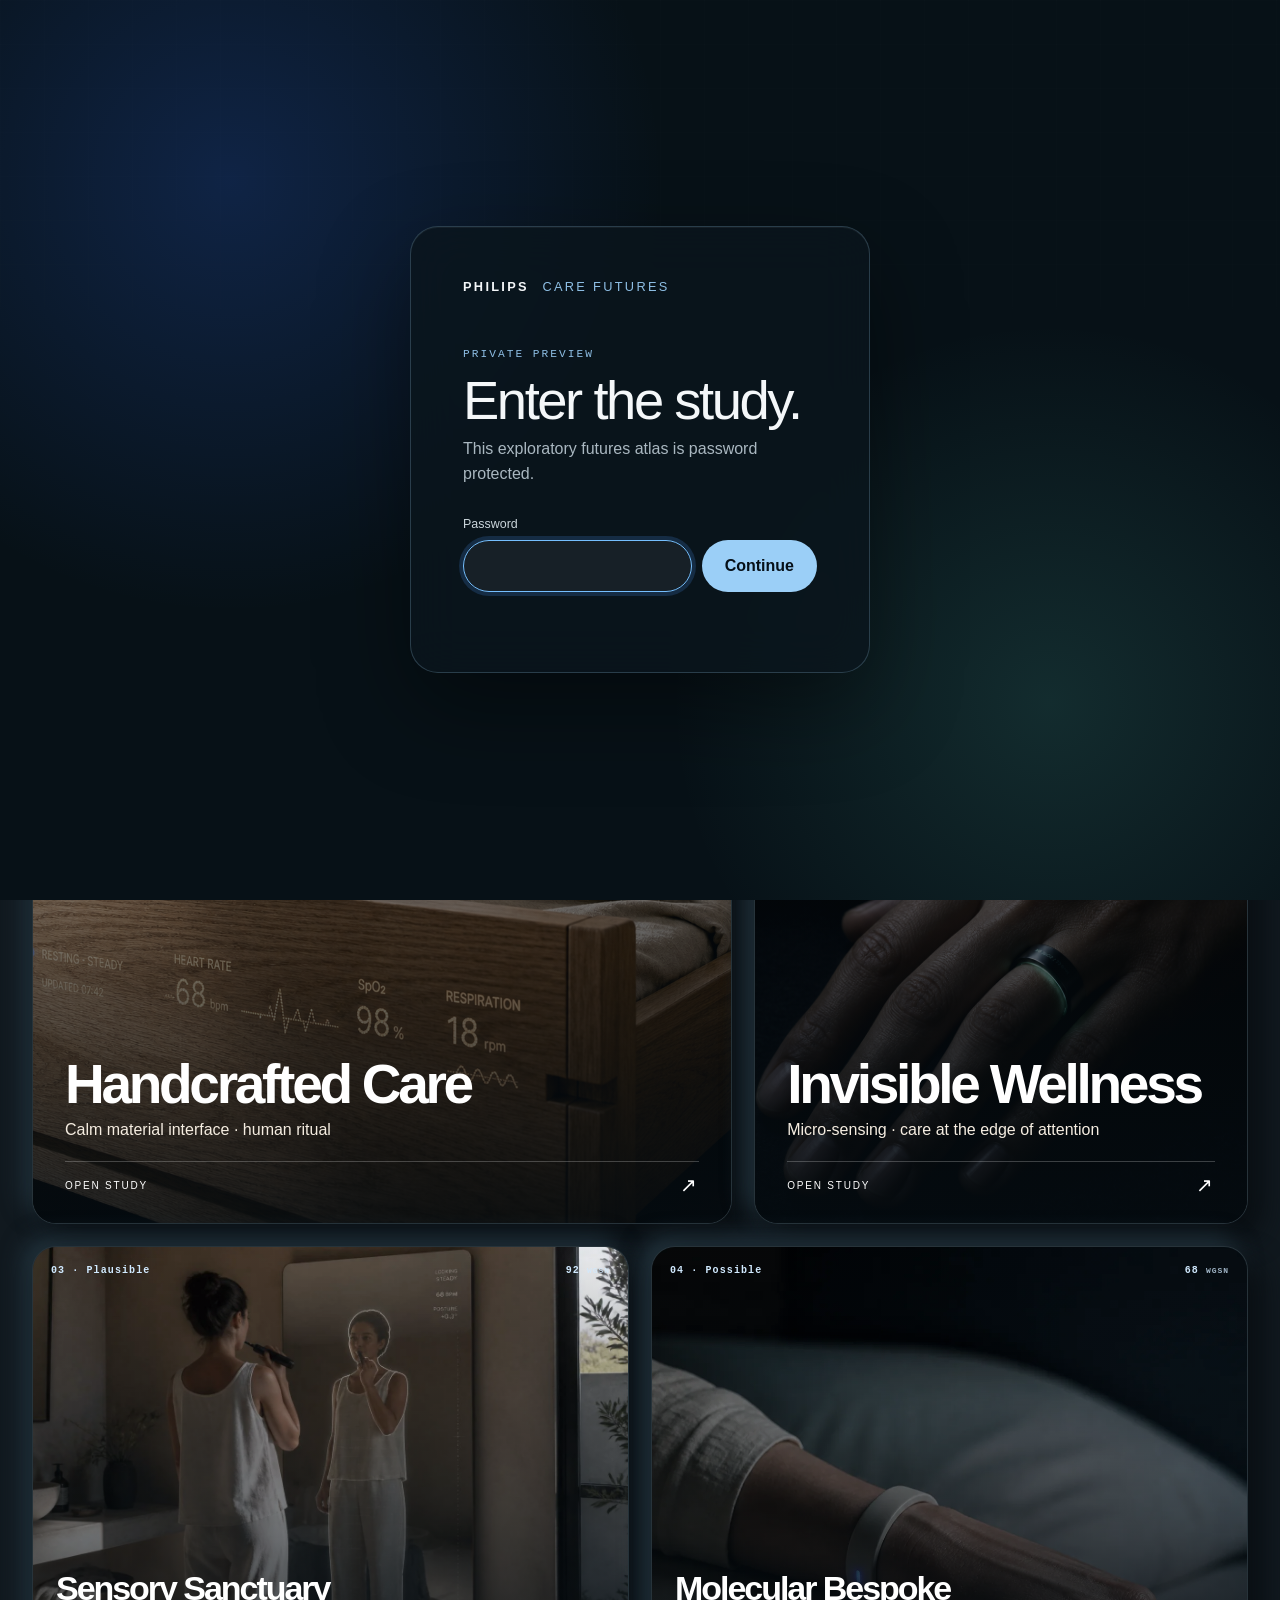
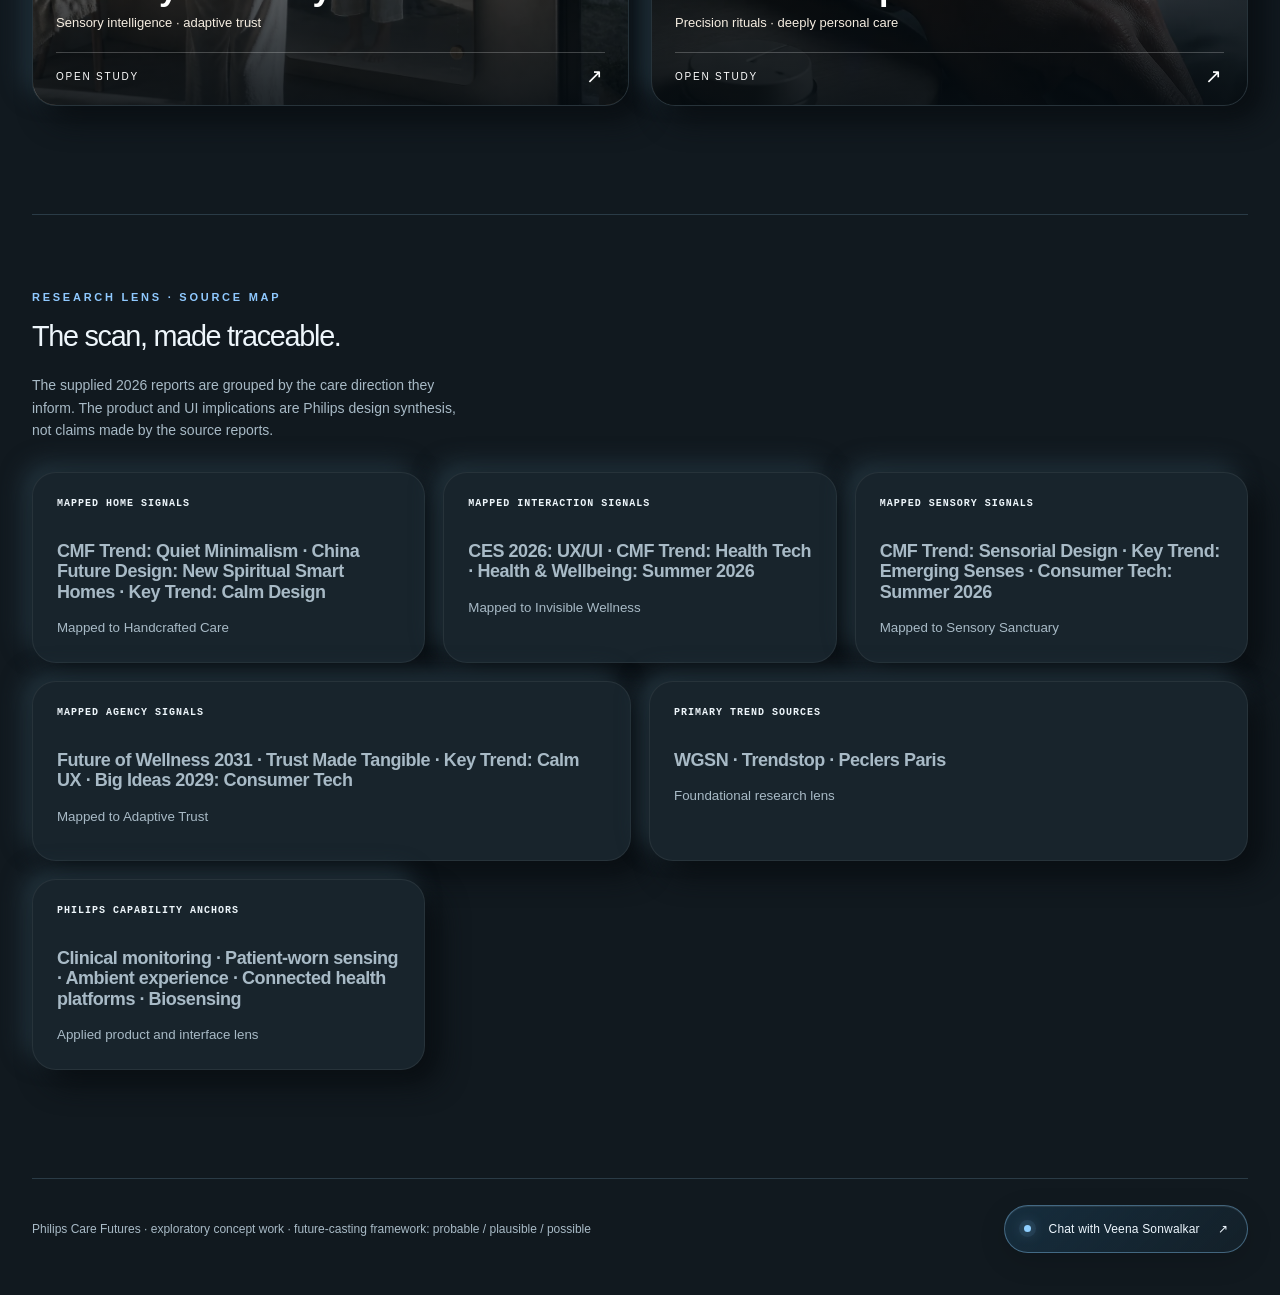
==== commit e6c6fe55: "Map remaining home tech signals to directions" ====
--- a/index.html
+++ b/index.html
@@ -42,7 +42,7 @@
       <a class="footer__contact" href="mailto:veenatammanna.sonwalkar@philips.com?subject=Philips%20Care%20Futures"><span>Chat with Veena Sonwalkar</span><span aria-hidden="true">↗</span></a>
     </footer>
   </main>
-  <script src="data.js?v=20260916-source-map"></script>
-  <script src="script.js?v=20260916-source-map"></script>
+  <script src="data.js?v=20260928-complete-scan"></script>
+  <script src="script.js?v=20260928-interface-order"></script>
 </body>
 </html>
